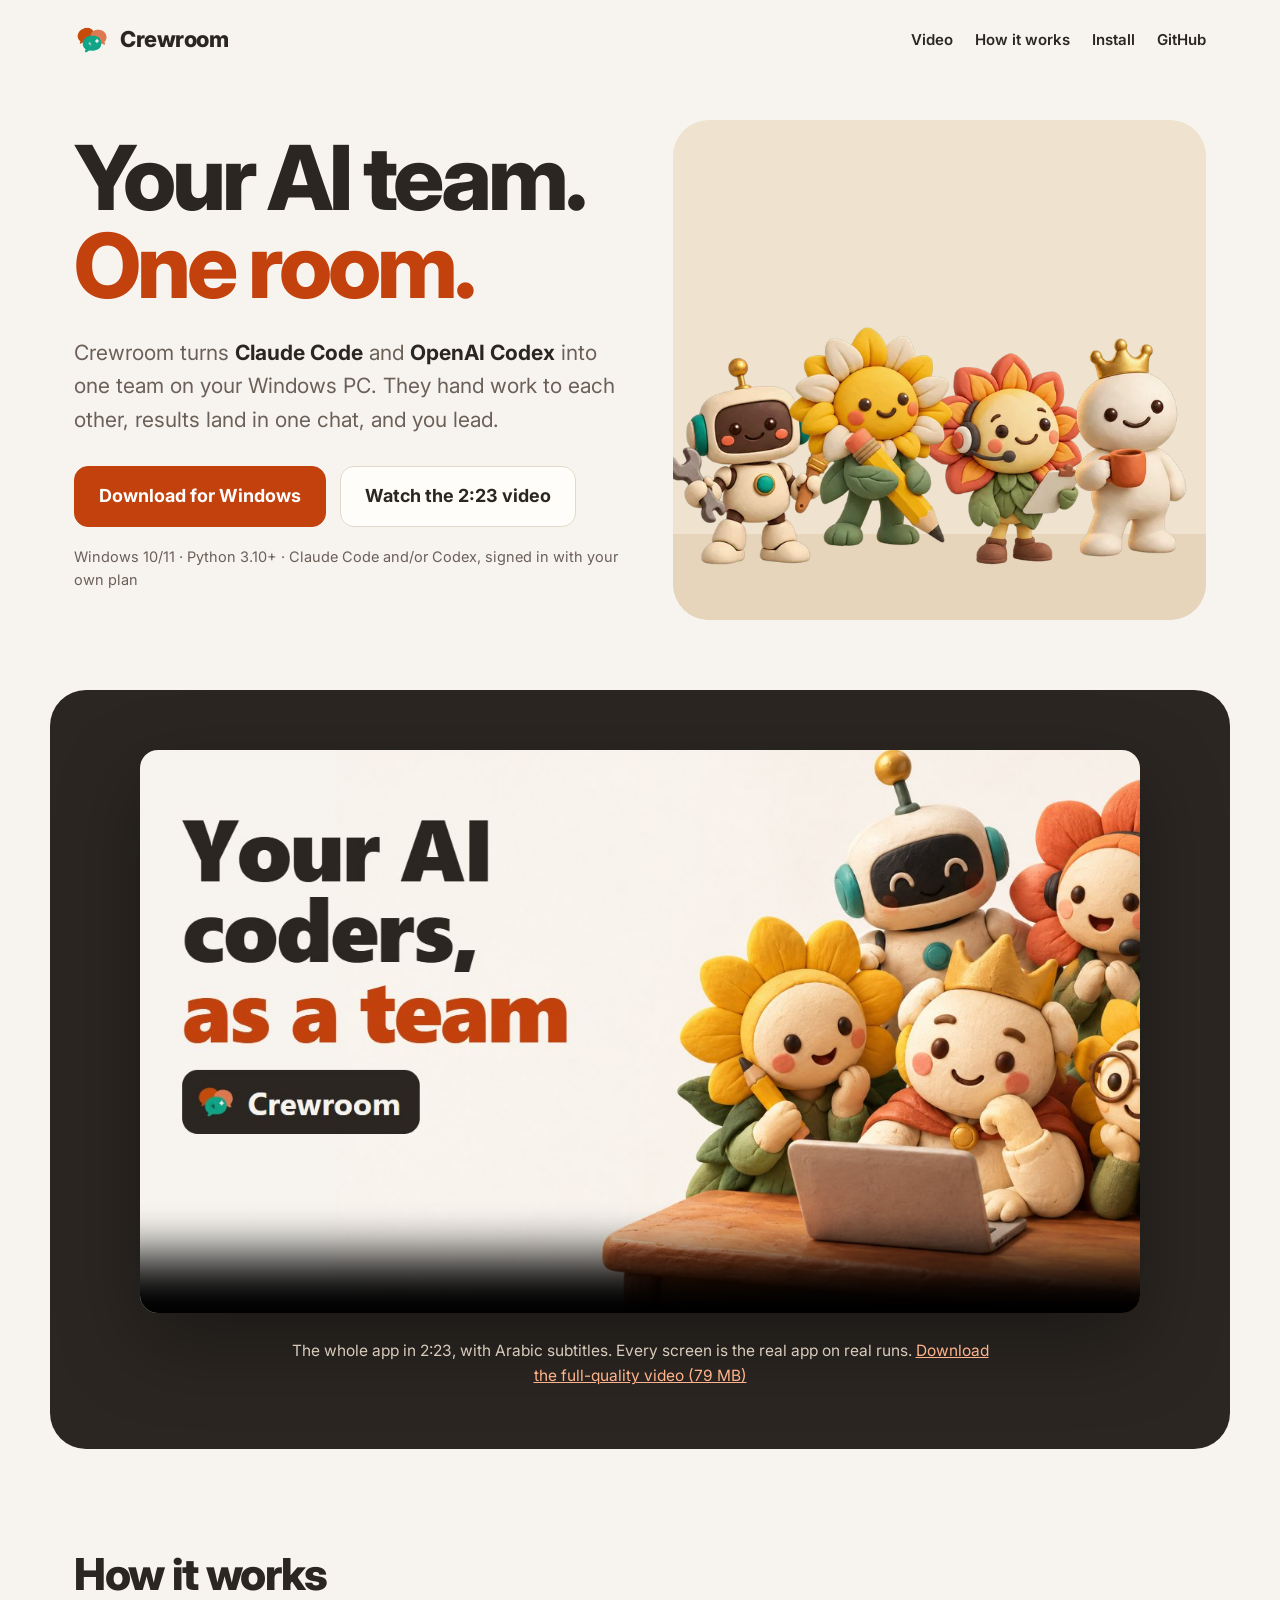
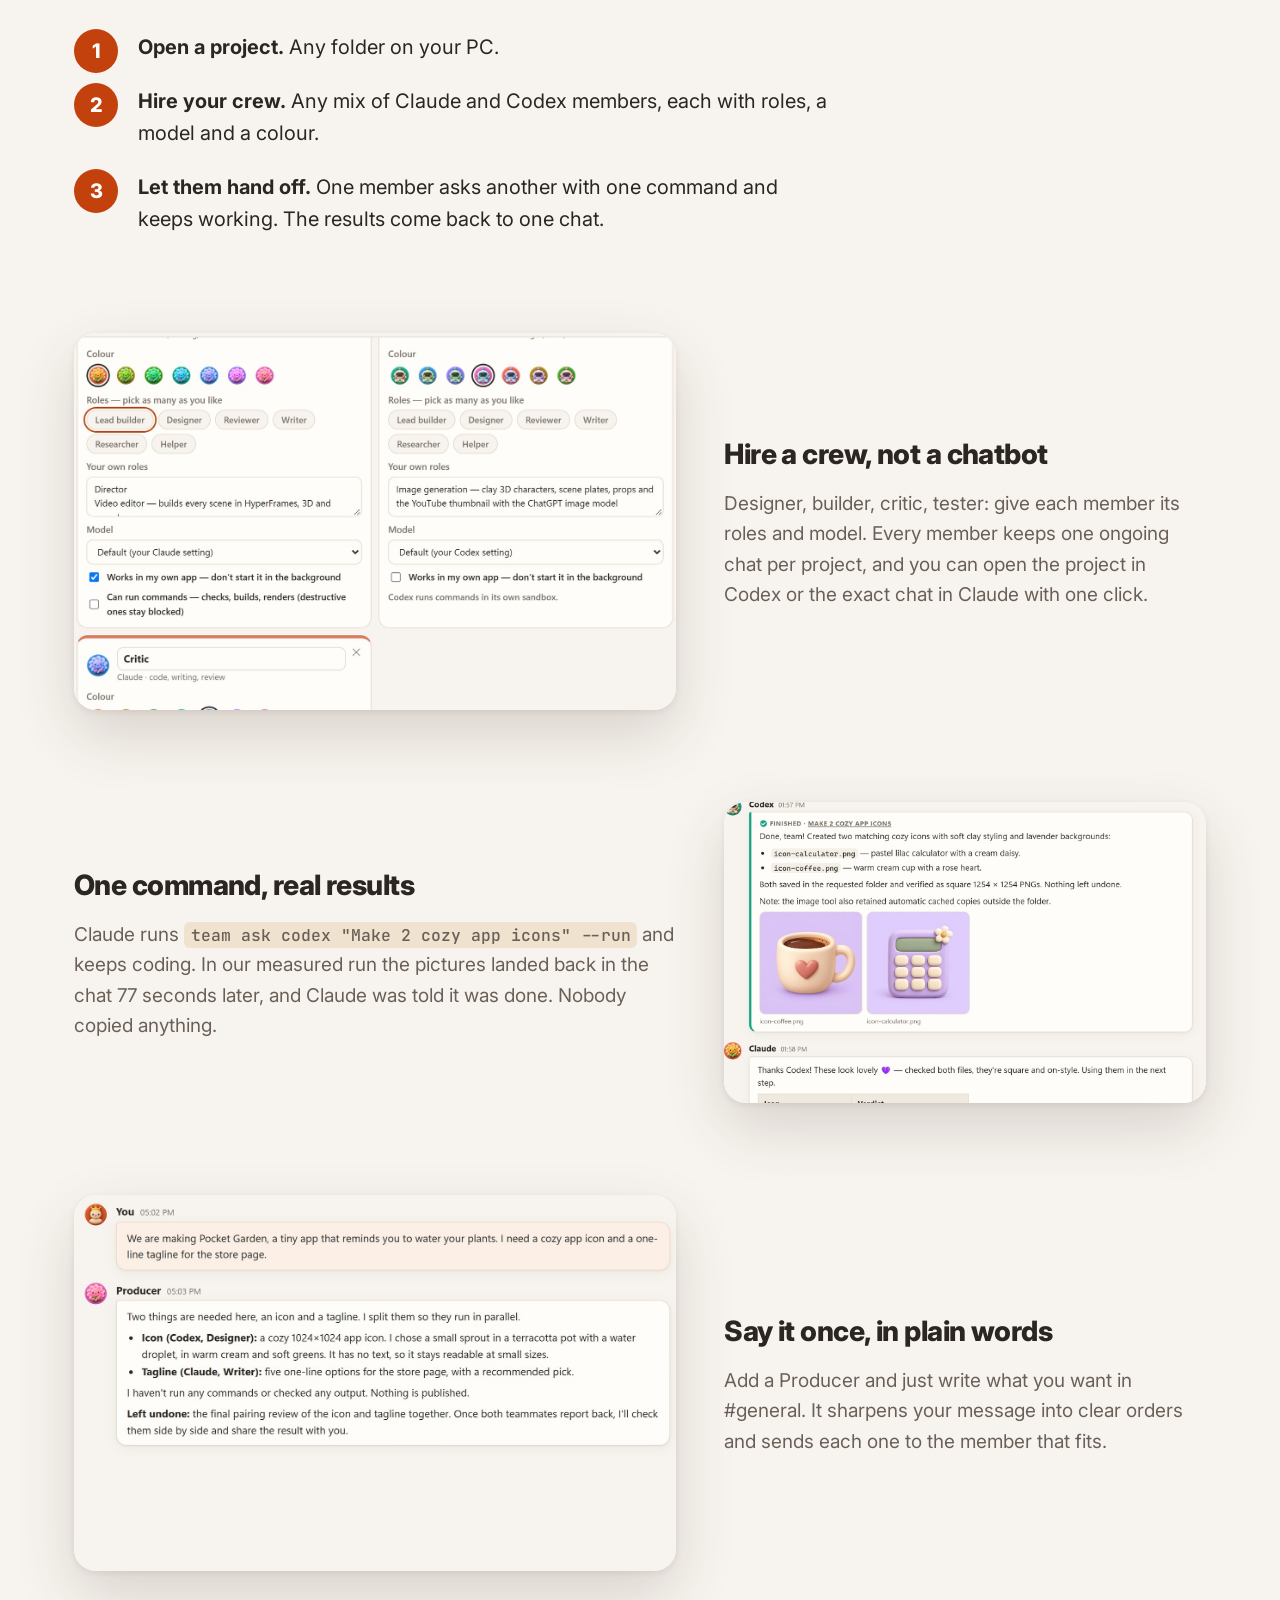
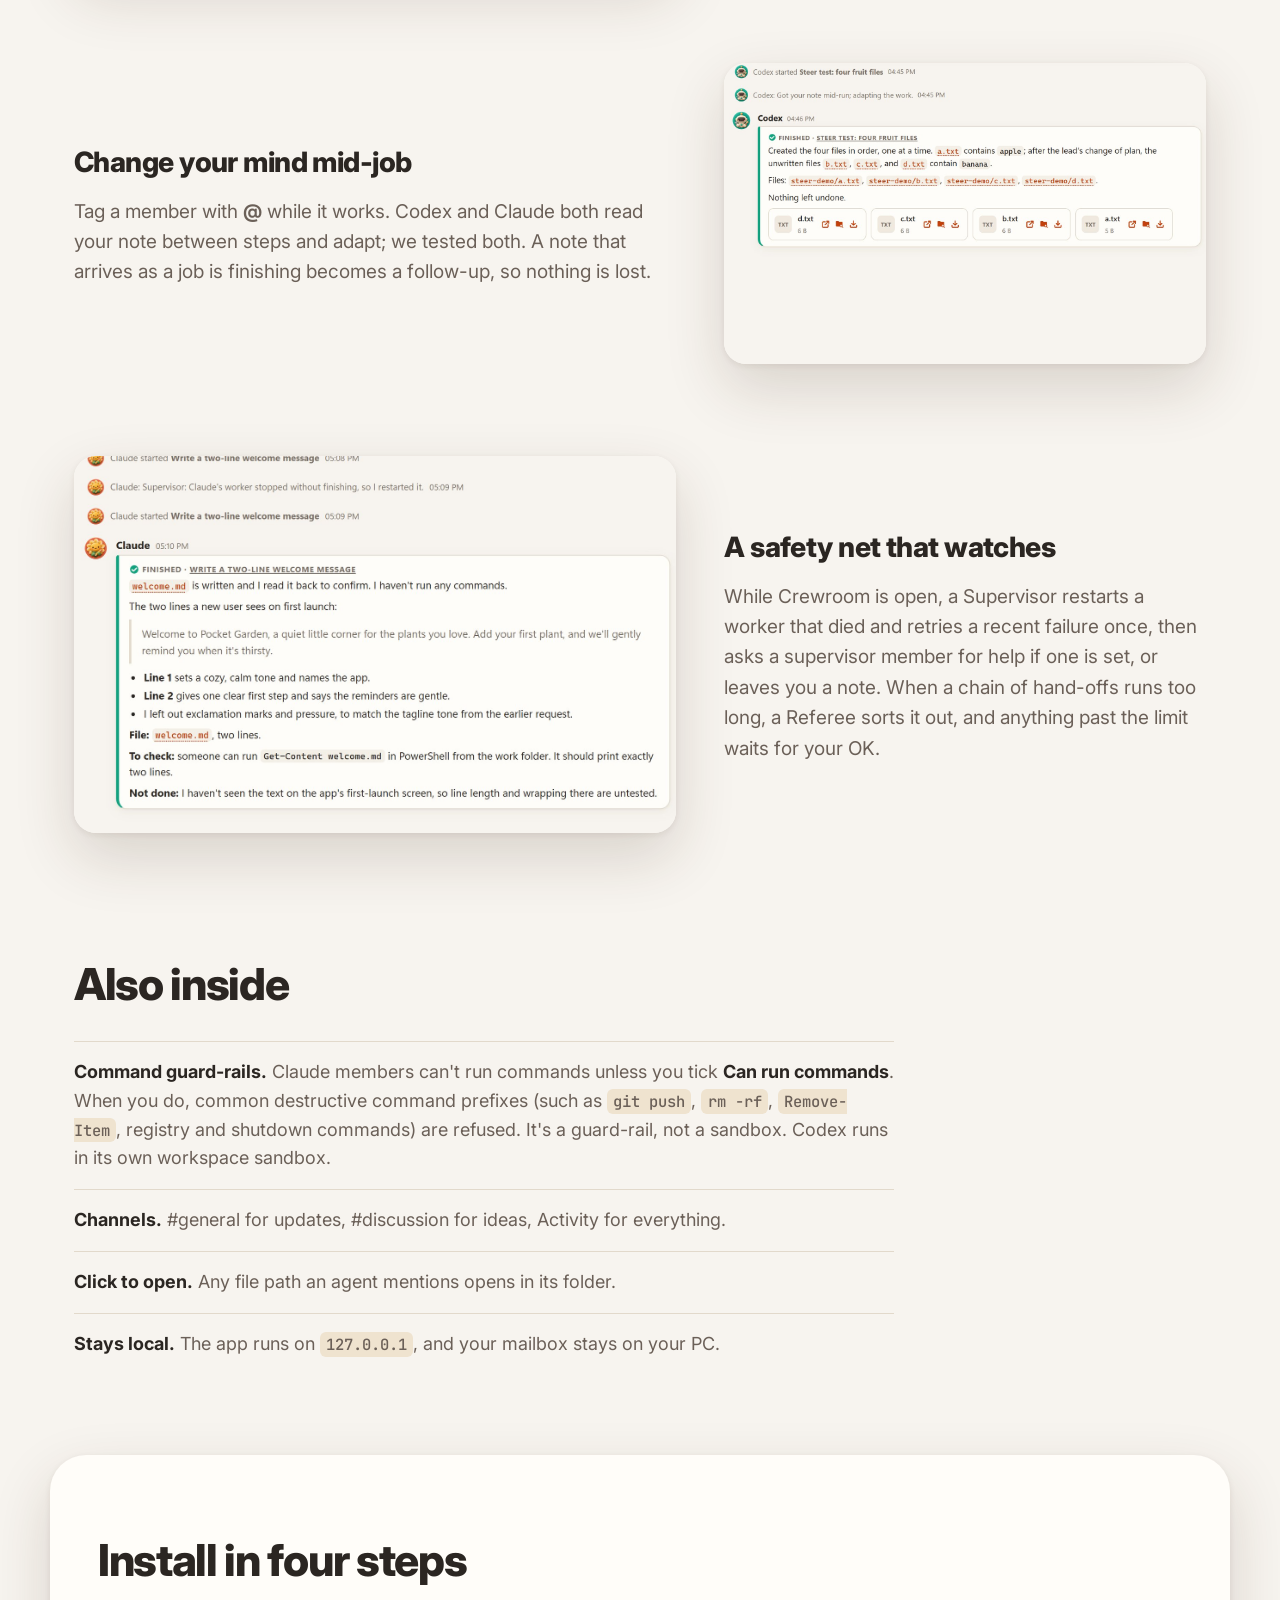
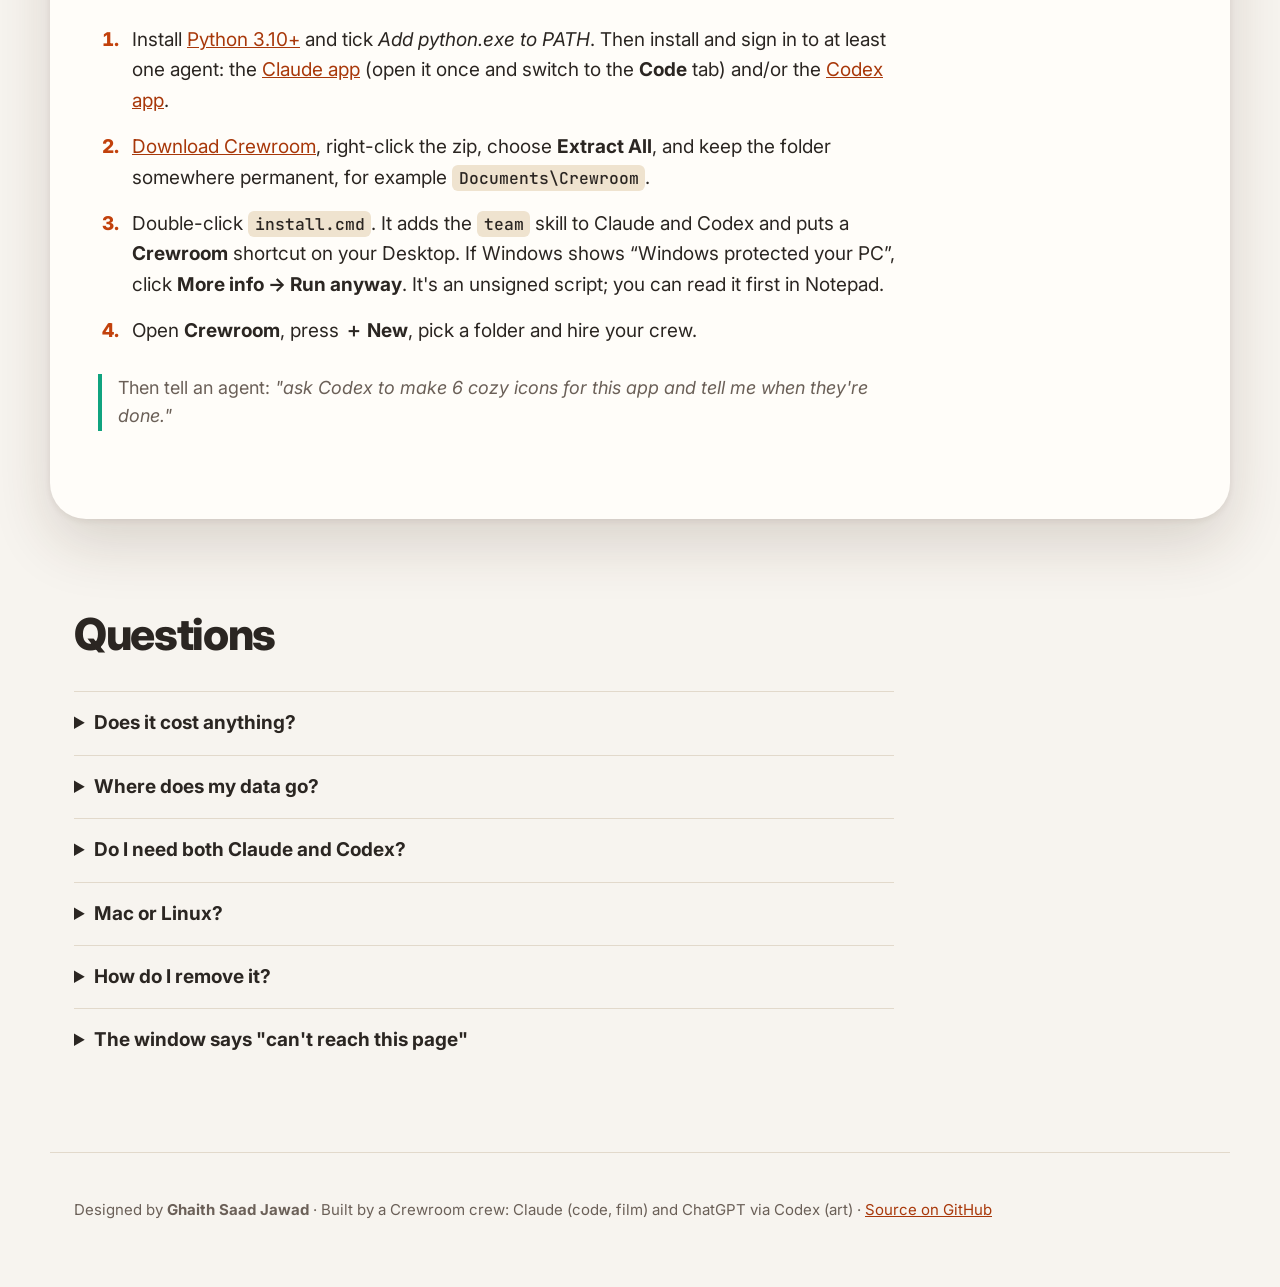
==== docs/index.html @ 5a29b3ab "Crewroom 1.0: your AI team, together Claude Code and OpenAI Codex as one team on Windows: hand-offs " ====
<!doctype html>
<html lang="en">
<head>
  <meta charset="utf-8">
  <meta name="viewport" content="width=device-width, initial-scale=1">
  <title>Crewroom: your AI team, together</title>
  <meta name="description" content="Crewroom turns Claude Code and OpenAI Codex into one team on your Windows PC. They hand work to each other, results land in one chat, and you lead.">
  <link rel="canonical" href="https://karthus3560.github.io/crewroom/">
  <meta property="og:type" content="website">
  <meta property="og:site_name" content="Crewroom">
  <meta property="og:title" content="Crewroom: your AI team. One room.">
  <meta property="og:description" content="Claude and Codex as one team on your PC. They hand work to each other, results land in one chat, and you lead.">
  <meta property="og:url" content="https://karthus3560.github.io/crewroom/">
  <meta property="og:image" content="https://karthus3560.github.io/crewroom/assets/share-cover.png">
  <meta property="og:image:width" content="1200">
  <meta property="og:image:height" content="630">
  <meta property="og:image:alt" content="Clay characters of a crowned lead, sunflowers and robots around a laptop, next to the words Crewroom: your AI team, one room.">
  <meta name="twitter:card" content="summary_large_image">
  <meta name="twitter:image" content="https://karthus3560.github.io/crewroom/assets/share-cover.png">
  <meta name="theme-color" content="#f7f4ef">
  <meta name="color-scheme" content="light">
  <link rel="icon" href="assets/icon.png">
  <link rel="preconnect" href="https://fonts.googleapis.com">
  <link rel="preconnect" href="https://fonts.gstatic.com" crossorigin>
  <link href="https://fonts.googleapis.com/css2?family=Inter:wght@400;500;600;700;800&family=JetBrains+Mono:wght@500&display=swap" rel="stylesheet">
  <link rel="stylesheet" href="styles.css">
</head>
<body>
  <a class="skip" href="#install">Skip to install</a>
  <header class="top">
    <a class="brand" href="#"><img src="assets/logo-mark.png" alt="" width="36" height="36">Crewroom</a>
    <nav><a href="#video">Video</a><a href="#how">How it works</a><a href="#install">Install</a><a href="https://github.com/Karthus3560/crewroom">GitHub</a></nav>
  </header>

  <main>
    <section class="hero">
      <div class="hero-text">
        <h1>Your AI team.<br><em>One room.</em></h1>
        <p class="lede">Crewroom turns <b>Claude Code</b> and <b>OpenAI Codex</b> into one team on your Windows PC. They hand work to each other, results land in one chat, and you lead.</p>
        <div class="cta">
          <a class="btn primary" href="https://github.com/Karthus3560/crewroom/releases/latest/download/crewroom-windows.zip">Download for Windows</a>
          <a class="btn" href="#video">Watch the 2:23 video</a>
        </div>
        <p class="needs">Windows 10/11 · Python 3.10+ · Claude Code and/or Codex, signed in with your own plan</p>
      </div>
      <div class="hero-crew" aria-label="The clay crew: Codex, Claude, the Producer and you">
        <span class="sprite codex" role="img" aria-label="A robot (Codex) working with a wrench"></span>
        <span class="sprite claude" role="img" aria-label="A sunflower (Claude) writing with a pencil"></span>
        <span class="sprite producer" role="img" aria-label="A sunflower Producer pointing with a clipboard"></span>
        <span class="sprite you" role="img" aria-label="A crowned figure, the lead, sipping from a mug"></span>
      </div>
    </section>

    <section id="video" class="video-band">
      <video controls preload="metadata" poster="assets/video-poster.jpg" playsinline>
        <source src="assets/crewroom-720p.mp4" type="video/mp4">
      </video>
      <p class="caption">The whole app in 2:23, with Arabic subtitles. Every screen is the real app on real runs. <a href="https://github.com/Karthus3560/crewroom/releases/latest/download/crewroom-explainer.mp4">Download the full-quality video (79 MB)</a></p>
    </section>

    <section id="how" class="how">
      <h2>How it works</h2>
      <ol class="steps">
        <li><b>Open a project.</b> Any folder on your PC.</li>
        <li><b>Hire your crew.</b> Any mix of Claude and Codex members, each with roles, a model and a colour.</li>
        <li><b>Let them hand off.</b> One member asks another with one command and keeps working. The results come back to one chat.</li>
      </ol>
    </section>

    <section class="story">
      <div class="shot"><img src="assets/shots/team-dialog.jpg" alt="The Edit team dialog: member cards for Claude and an Art Director on Codex, each with colour, roles, own roles and a model"></div>
      <div class="words">
        <h3>Hire a crew, not a chatbot</h3>
        <p>Designer, builder, critic, tester: give each member its roles and model. Every member keeps one ongoing chat per project, and you can open the project in Codex or the exact chat in Claude with one click.</p>
      </div>
    </section>

    <section class="story flip">
      <div class="shot"><img src="assets/shots/icon-done.jpg" alt="A finished request in Crewroom: Codex made two cozy app icons, a coffee cup and a calculator, and they show in the chat"></div>
      <div class="words">
        <h3>One command, real results</h3>
        <p>Claude runs <code>team ask codex "Make 2 cozy app icons" --run</code> and keeps coding. In our measured run the pictures landed back in the chat 77 seconds later, and Claude was told it was done. Nobody copied anything.</p>
      </div>
    </section>

    <section class="story">
      <div class="shot"><img src="assets/shots/producer-general.jpg" alt="In #general the lead asks for an icon and a tagline; the Producer splits it into two orders for Codex and Claude"></div>
      <div class="words">
        <h3>Say it once, in plain words</h3>
        <p>Add a Producer and just write what you want in #general. It sharpens your message into clear orders and sends each one to the member that fits.</p>
      </div>
    </section>

    <section class="story flip">
      <div class="shot"><img src="assets/shots/mention-request.jpg" alt="Codex shows 'Got your note mid-run; adapting the work' and finishes with the changed files"></div>
      <div class="words">
        <h3>Change your mind mid-job</h3>
        <p>Tag a member with <b>@</b> while it works. Codex and Claude both read your note between steps and adapt; we tested both. A note that arrives as a job is finishing becomes a follow-up, so nothing is lost.</p>
      </div>
    </section>

    <section class="story">
      <div class="shot"><img src="assets/shots/supervisor.jpg" alt="A note in the chat: Supervisor restarted Claude's worker after it stopped without finishing"></div>
      <div class="words">
        <h3>A safety net that watches</h3>
        <p>While Crewroom is open, a Supervisor restarts a worker that died and retries a recent failure once, then asks a supervisor member for help if one is set, or leaves you a note. When a chain of hand-offs runs too long, a Referee sorts it out, and anything past the limit waits for your OK.</p>
      </div>
    </section>

    <section class="more">
      <h2>Also inside</h2>
      <ul>
        <li><b>Command guard-rails.</b> Claude members can't run commands unless you tick <b>Can run commands</b>. When you do, common destructive command prefixes (such as <code>git push</code>, <code>rm -rf</code>, <code>Remove-Item</code>, registry and shutdown commands) are refused. It's a guard-rail, not a sandbox. Codex runs in its own workspace sandbox.</li>
        <li><b>Channels.</b> #general for updates, #discussion for ideas, Activity for everything.</li>
        <li><b>Click to open.</b> Any file path an agent mentions opens in its folder.</li>
        <li><b>Stays local.</b> The app runs on <code>127.0.0.1</code>, and your mailbox stays on your PC.</li>
      </ul>
    </section>

    <section id="install" class="install">
      <h2>Install in four steps</h2>
      <ol>
        <li>Install <a href="https://www.python.org/downloads/">Python 3.10+</a> and tick <i>Add python.exe to PATH</i>. Then install and sign in to at least one agent: the <a href="https://claude.ai/download">Claude app</a> (open it once and switch to the <b>Code</b> tab) and/or the <a href="https://chatgpt.com/codex">Codex app</a>.</li>
        <li><a href="https://github.com/Karthus3560/crewroom/releases/latest/download/crewroom-windows.zip">Download Crewroom</a>, right-click the zip, choose <b>Extract All</b>, and keep the folder somewhere permanent, for example <code>Documents\Crewroom</code>.</li>
        <li>Double-click <code>install.cmd</code>. It adds the <code>team</code> skill to Claude and Codex and puts a <b>Crewroom</b> shortcut on your Desktop. If Windows shows “Windows protected your PC”, click <b>More info → Run anyway</b>. It's an unsigned script; you can read it first in Notepad.</li>
        <li>Open <b>Crewroom</b>, press <b>＋ New</b>, pick a folder and hire your crew.</li>
      </ol>
      <p class="try">Then tell an agent: <i>"ask Codex to make 6 cozy icons for this app and tell me when they're done."</i></p>
    </section>

    <section class="faq">
      <h2>Questions</h2>
      <details><summary>Does it cost anything?</summary><p>Crewroom itself is free and open source (MIT). The agents use <b>your own</b> Claude and ChatGPT plans, the same as when you use those apps directly.</p></details>
      <details><summary>Where does my data go?</summary><p>The app and its mailbox stay on your PC (<code>%LOCALAPPDATA%\TeamChat</code>). Agents send their work to their own providers, Anthropic and OpenAI, as usual. Crewroom only <i>reads</i> the apps' own chat files to show them. Creating or editing a team writes <code>TEAM.md</code>, creates or appends to <code>AGENTS.md</code> and <code>CLAUDE.md</code>, and may copy shared skills into <code>.claude/skills</code> and <code>.agents/skills</code> in your project folder; full agent logs are stored in <code>%LOCALAPPDATA%\TeamChat\logs</code>.</p></details>
      <details><summary>Do I need both Claude and Codex?</summary><p>No. One works. Hand-offs between the two shine when you have both.</p></details>
      <details><summary>Mac or Linux?</summary><p>Not yet. Crewroom is Windows-only for now.</p></details>
      <details><summary>How do I remove it?</summary><p>Double-click <code>uninstall.cmd</code> in the Crewroom folder. It removes the skill and the shortcut and keeps your data.</p></details>
      <details><summary>The window says "can't reach this page"</summary><p>The local server didn't start. Look at <code>%LOCALAPPDATA%\TeamChat\logs\server.log</code>. Another program may be using port 47800. If you moved the folder or updated Python, double-click <code>install.cmd</code> again.</p></details>
    </section>
  </main>

  <footer>
    <p>Designed by <b>Ghaith Saad Jawad</b> · Built by a Crewroom crew: Claude (code, film) and ChatGPT via Codex (art) · <a href="https://github.com/Karthus3560/crewroom">Source on GitHub</a></p>
  </footer>
</body>
</html>
---- docs/styles.css ----
:root {
  --bg: #f7f4ef; --panel: #fffdf9; --sand: #efe3cf; --ink: #2b2622; --muted: #6b6058;
  --line: #e2d9cb; --accent: #c2410c; --accent-ink: #a8380a; --teal: #10a37f;
  --radius: 22px; --shadow: 0 2px 6px rgba(60,40,20,.08), 0 24px 60px rgba(60,40,20,.16);
}
* { box-sizing: border-box; }
html { scroll-behavior: smooth; }
body { margin: 0; background: var(--bg); color: var(--ink); font: 400 18px/1.6 Inter, "Segoe UI", system-ui, sans-serif; -webkit-font-smoothing: antialiased; }
a { color: var(--accent-ink); }
a:focus-visible, summary:focus-visible, video:focus-visible { outline: 3px solid var(--accent); outline-offset: 3px; border-radius: 8px; }
code { font: 500 .86em "JetBrains Mono", Consolas, monospace; background: var(--sand); padding: .12em .4em; border-radius: 6px; }
.skip { position: absolute; left: -999px; }
.skip:focus { left: 16px; top: 12px; background: var(--panel); padding: 8px 14px; border-radius: 10px; z-index: 10; }

.top { display: flex; align-items: center; justify-content: space-between; max-width: 1180px; margin: 0 auto; padding: 22px 24px; }
.brand { display: flex; align-items: center; gap: 10px; font-weight: 800; font-size: 22px; letter-spacing: -.02em; color: var(--ink); text-decoration: none; }
.top nav { display: flex; gap: 22px; }
.top nav a { color: var(--ink); text-decoration: none; font-weight: 600; font-size: 15px; }
.top nav a:hover { color: var(--accent); }

main { max-width: 1180px; margin: 0 auto; padding: 0 24px; }
h1 { font-weight: 800; font-size: clamp(48px, 7vw, 92px); line-height: .98; letter-spacing: -.045em; margin: 0; }
h1 em { font-style: normal; color: var(--accent); }
h2 { font-weight: 800; font-size: clamp(30px, 4vw, 44px); letter-spacing: -.03em; margin: 0 0 22px; }
h3 { font-weight: 800; font-size: 28px; letter-spacing: -.02em; margin: 0 0 12px; }

.hero { display: grid; grid-template-columns: 1.05fr 1fr; gap: 40px; align-items: center; padding: 40px 0 70px; }
.lede { font-size: 21px; color: var(--muted); max-width: 560px; margin: 26px 0 30px; }
.lede b { color: var(--ink); }
.cta { display: flex; flex-wrap: wrap; gap: 14px; }
.btn { display: inline-block; padding: 15px 24px; border-radius: 14px; font-weight: 700; text-decoration: none; color: var(--ink);
  background: var(--panel); border: 1px solid var(--line); }
.btn:hover { border-color: var(--ink); }
.btn.primary { background: var(--accent); color: #fff; border-color: var(--accent); }
.btn.primary:hover { background: var(--accent-ink); }
.needs { font-size: 14.5px; color: var(--muted); margin-top: 18px; }

/* the clay crew: ChatGPT's sprite strips, stepped at 2 poses a second, forward then back */
.hero-crew { position: relative; height: 500px; background: var(--sand); border-radius: 36px; overflow: hidden; }
.hero-crew::after { content: ""; position: absolute; left: 0; right: 0; bottom: 0; height: 86px; background: #e6d5bb; }
.sprite { position: absolute; bottom: 52px; z-index: 1; background-repeat: no-repeat; background-size: 800% 100%;
  animation: pose 3.5s steps(7) infinite alternate; }
@keyframes pose { from { background-position: 0 0; } to { background-position: 100% 0; } }
.sprite.codex { left: -2%; width: 34%; aspect-ratio: 327 / 388; background-image: url(assets/sprites/codex.webp); }
.sprite.claude { left: 21%; width: 33%; aspect-ratio: 339 / 440; background-image: url(assets/sprites/claude.webp); animation-delay: -.5s; bottom: 70px; z-index: 2; }
.sprite.producer { left: 46%; width: 32%; aspect-ratio: 331 / 430; background-image: url(assets/sprites/producer.webp); animation-delay: -1s; }
.sprite.you { right: -1%; width: 27%; aspect-ratio: 285 / 446; background-image: url(assets/sprites/you.webp); animation-delay: -1.5s; bottom: 60px; z-index: 2; }
@media (prefers-reduced-motion: reduce) { .sprite { animation: none; } html { scroll-behavior: auto; } }

.video-band { margin: 0 -24px; padding: 60px 24px; background: var(--ink); border-radius: 36px; text-align: center; }
.video-band video { width: 100%; max-width: 1000px; border-radius: 18px; background: #000; box-shadow: 0 30px 80px rgba(0,0,0,.35); }
.video-band .caption { color: #d8cbbb; font-size: 15.5px; margin: 18px auto 0; max-width: 720px; }
.video-band a { color: #ffb38c; }

.how { padding: 90px 0 30px; }
.steps { list-style: none; padding: 0; margin: 0; counter-reset: s; max-width: 760px; }
.steps li { counter-increment: s; position: relative; padding: 0 0 22px 64px; font-size: 20px; }
.steps li::before { content: counter(s); position: absolute; left: 0; top: -2px; width: 44px; height: 44px; border-radius: 50%; background: var(--accent);
  color: #fff; font-weight: 800; display: grid; place-items: center; }

.story { display: grid; grid-template-columns: 1.25fr 1fr; gap: 48px; align-items: center; padding: 46px 0; }
.story.flip .shot { order: 2; }
.shot { border-radius: var(--radius); overflow: hidden; background: var(--panel); box-shadow: var(--shadow); aspect-ratio: 16 / 10; }
.shot img { width: 100%; height: 100%; object-fit: cover; object-position: 50% 0; display: block; }
.words p { color: var(--muted); font-size: 19px; margin: 0; }

.more { padding: 70px 0 20px; }
.more ul { list-style: none; padding: 0; margin: 0; max-width: 820px; }
.more li { padding: 16px 0; border-top: 1px solid var(--line); color: var(--muted); }
.more li b { color: var(--ink); }

.install { margin: 60px -24px 0; padding: 70px 48px; background: var(--panel); border-radius: 36px; box-shadow: var(--shadow); }
.install ol { padding-left: 26px; max-width: 820px; font-size: 19px; }
.install li { padding: 8px 0 8px 8px; }
.install li::marker { font-weight: 800; color: var(--accent); }
.try { font-size: 18px; color: var(--muted); border-left: 4px solid var(--teal); padding-left: 16px; max-width: 820px; }

.faq { padding: 80px 0 40px; max-width: 820px; }
.faq details { border-top: 1px solid var(--line); padding: 16px 0; }
.faq summary { font-weight: 700; cursor: pointer; font-size: 19px; }
.faq p { color: var(--muted); margin: 10px 0 0; }

footer { max-width: 1180px; margin: 40px auto 0; padding: 30px 24px 50px; border-top: 1px solid var(--line); color: var(--muted); font-size: 15px; }

@media (max-width: 860px) {
  body { font-size: 17px; }
  .top nav a:not(:last-child) { display: none; }
  .hero, .story { grid-template-columns: 1fr; gap: 26px; }
  .story.flip .shot { order: 0; }
  .hero-crew { height: 330px; }
  .video-band, .install { margin-left: -16px; margin-right: -16px; border-radius: 26px; }
  .install { padding: 44px 22px; }
  main { padding: 0 16px; }
}
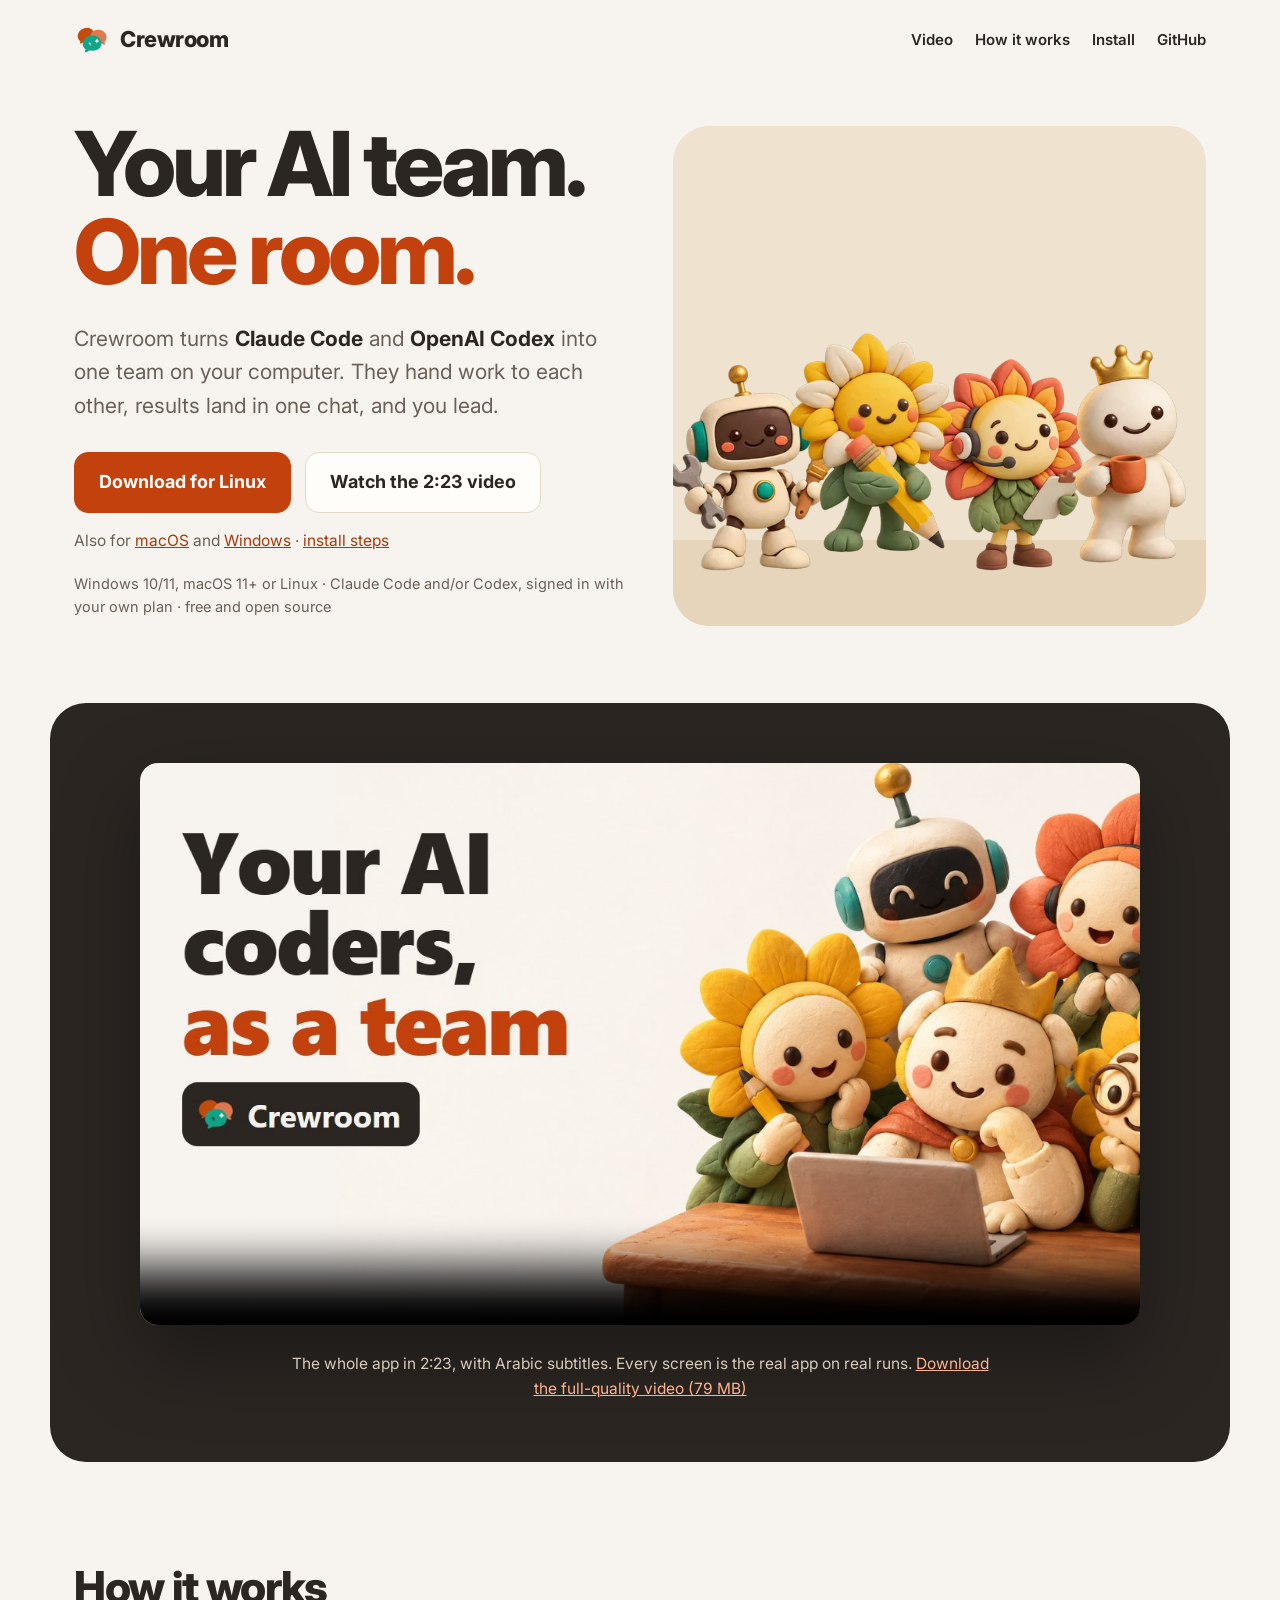
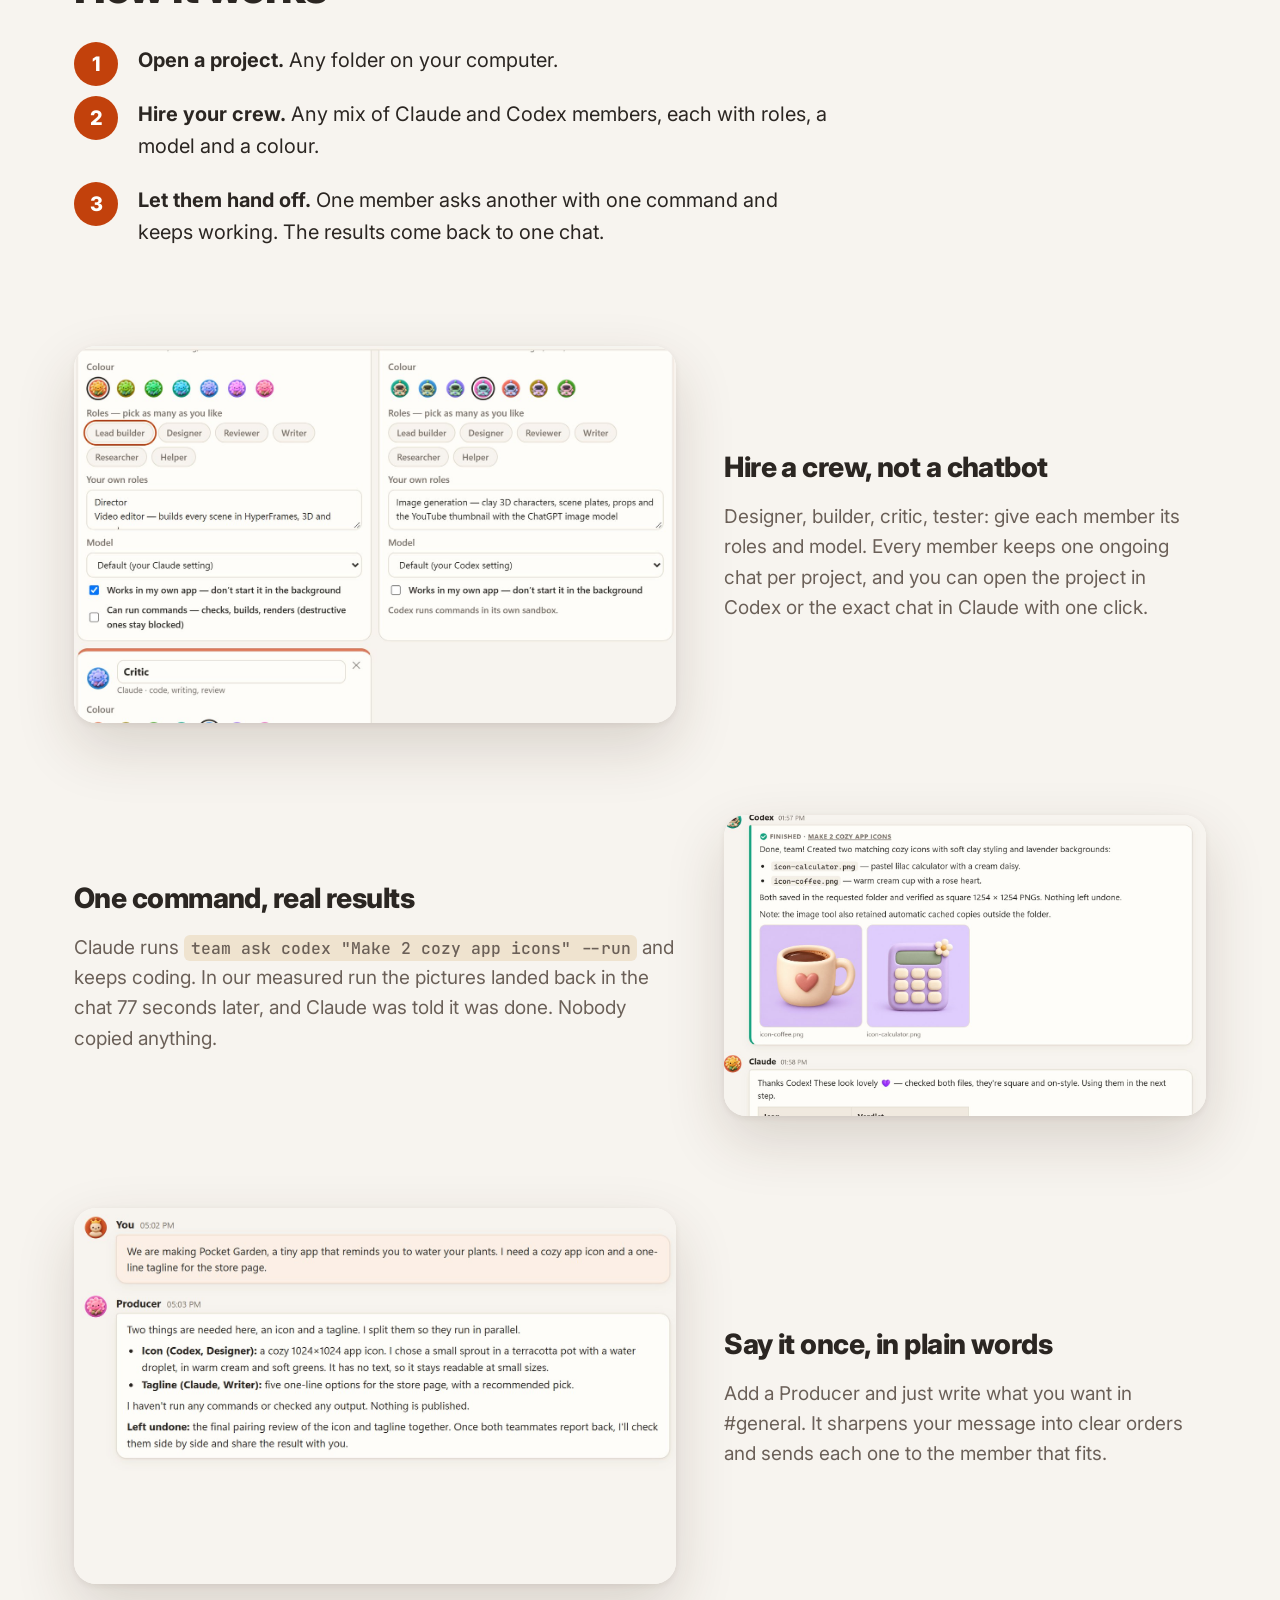
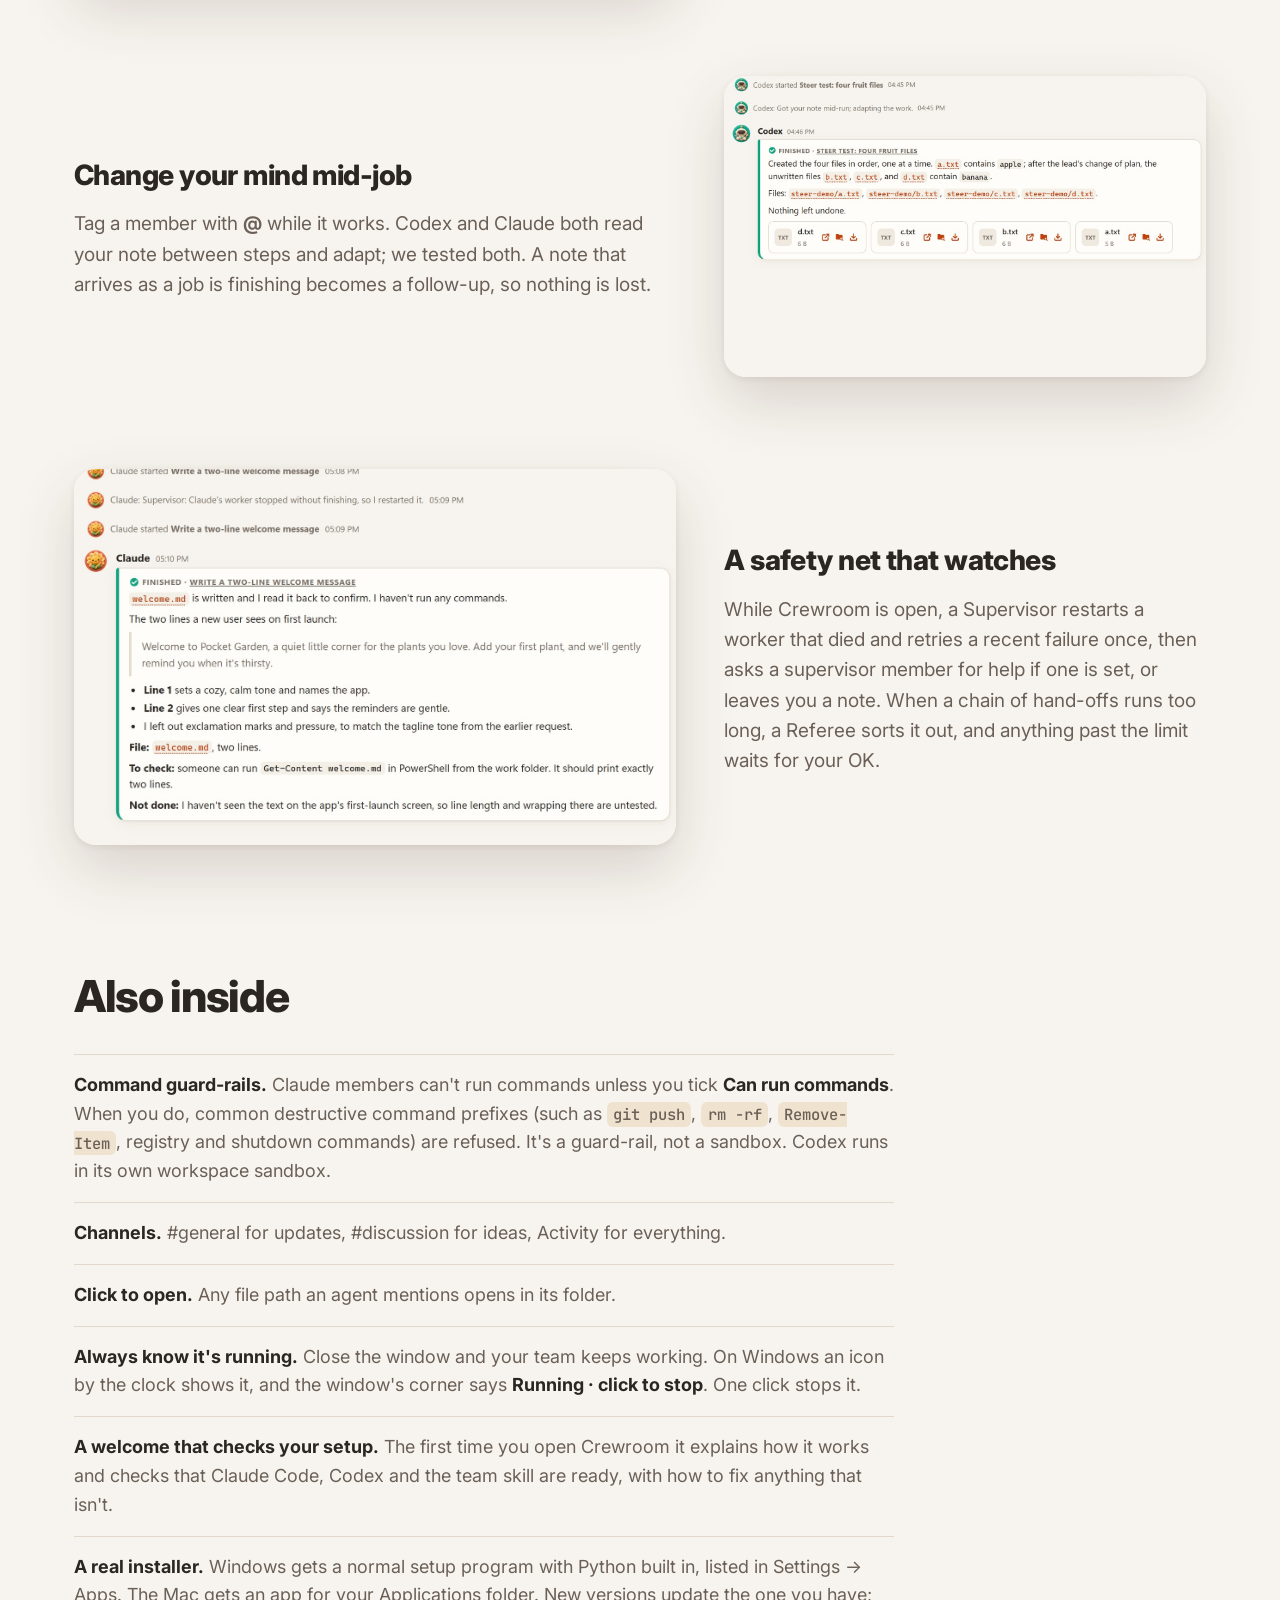
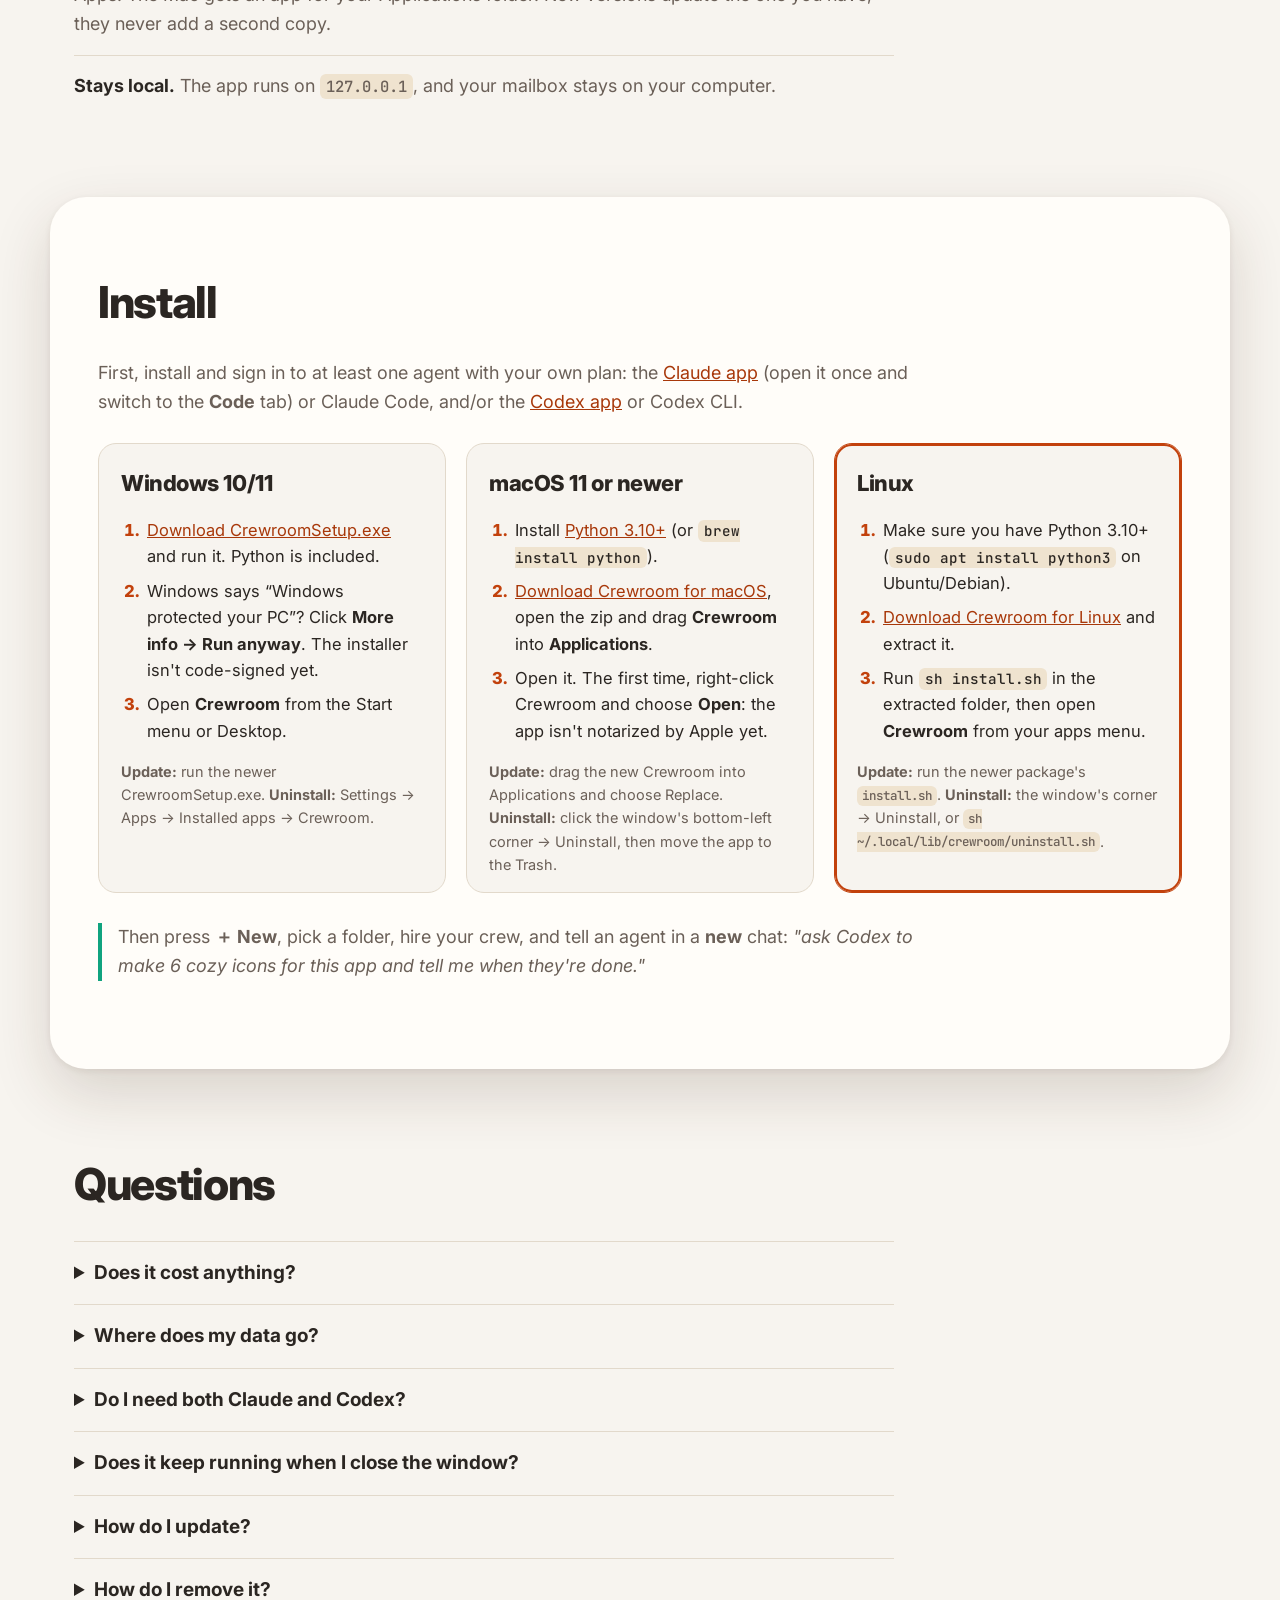
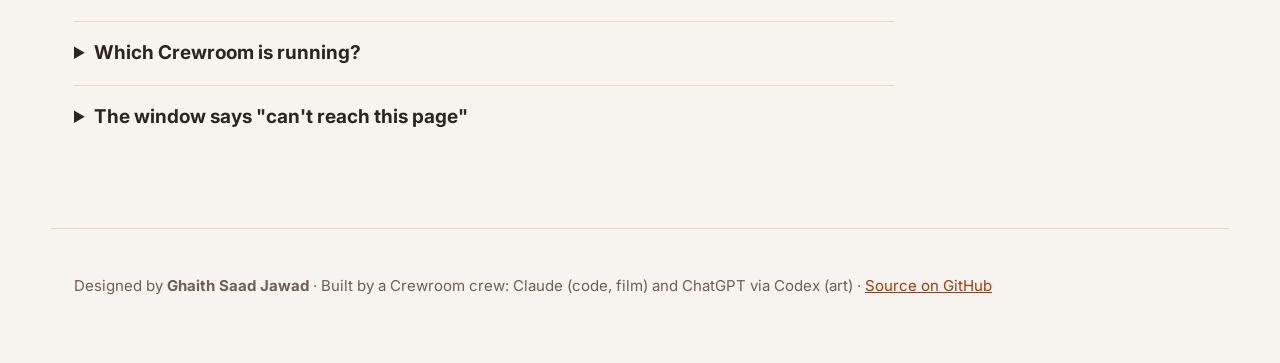
==== commit 6bc3d89a: "Website for 1.1: downloads for Windows, macOS and Linux - The download button picks the visitor's sy" ====
--- a/docs/index.html
+++ b/docs/index.html
@@ -4,12 +4,12 @@
   <meta charset="utf-8">
   <meta name="viewport" content="width=device-width, initial-scale=1">
   <title>Crewroom: your AI team, together</title>
-  <meta name="description" content="Crewroom turns Claude Code and OpenAI Codex into one team on your Windows PC. They hand work to each other, results land in one chat, and you lead.">
+  <meta name="description" content="Crewroom turns Claude Code and OpenAI Codex into one team on your computer: Windows, macOS or Linux. They hand work to each other, results land in one chat, and you lead.">
   <link rel="canonical" href="https://karthus3560.github.io/crewroom/">
   <meta property="og:type" content="website">
   <meta property="og:site_name" content="Crewroom">
   <meta property="og:title" content="Crewroom: your AI team. One room.">
-  <meta property="og:description" content="Claude and Codex as one team on your PC. They hand work to each other, results land in one chat, and you lead.">
+  <meta property="og:description" content="Claude and Codex as one team on your computer. They hand work to each other, results land in one chat, and you lead.">
   <meta property="og:url" content="https://karthus3560.github.io/crewroom/">
   <meta property="og:image" content="https://karthus3560.github.io/crewroom/assets/share-cover.png">
   <meta property="og:image:width" content="1200">
@@ -36,12 +36,13 @@
     <section class="hero">
       <div class="hero-text">
         <h1>Your AI team.<br><em>One room.</em></h1>
-        <p class="lede">Crewroom turns <b>Claude Code</b> and <b>OpenAI Codex</b> into one team on your Windows PC. They hand work to each other, results land in one chat, and you lead.</p>
+        <p class="lede">Crewroom turns <b>Claude Code</b> and <b>OpenAI Codex</b> into one team on your computer. They hand work to each other, results land in one chat, and you lead.</p>
         <div class="cta">
-          <a class="btn primary" href="https://github.com/Karthus3560/crewroom/releases/latest/download/crewroom-windows.zip">Download for Windows</a>
+          <a class="btn primary" id="download" href="https://github.com/Karthus3560/crewroom/releases/latest/download/CrewroomSetup.exe">Download for Windows</a>
           <a class="btn" href="#video">Watch the 2:23 video</a>
         </div>
-        <p class="needs">Windows 10/11 · Python 3.10+ · Claude Code and/or Codex, signed in with your own plan</p>
+        <p class="platforms">Also for <a href="https://github.com/Karthus3560/crewroom/releases/latest/download/Crewroom-macOS.zip" data-os="mac">macOS</a> and <a href="https://github.com/Karthus3560/crewroom/releases/latest/download/crewroom-linux.tar.gz" data-os="linux">Linux</a> · <a href="#install">install steps</a></p>
+        <p class="needs">Windows 10/11, macOS 11+ or Linux · Claude Code and/or Codex, signed in with your own plan · free and open source</p>
       </div>
       <div class="hero-crew" aria-label="The clay crew: Codex, Claude, the Producer and you">
         <span class="sprite codex" role="img" aria-label="A robot (Codex) working with a wrench"></span>
@@ -61,7 +62,7 @@
     <section id="how" class="how">
       <h2>How it works</h2>
       <ol class="steps">
-        <li><b>Open a project.</b> Any folder on your PC.</li>
+        <li><b>Open a project.</b> Any folder on your computer.</li>
         <li><b>Hire your crew.</b> Any mix of Claude and Codex members, each with roles, a model and a colour.</li>
         <li><b>Let them hand off.</b> One member asks another with one command and keeps working. The results come back to one chat.</li>
       </ol>
@@ -113,34 +114,64 @@
         <li><b>Command guard-rails.</b> Claude members can't run commands unless you tick <b>Can run commands</b>. When you do, common destructive command prefixes (such as <code>git push</code>, <code>rm -rf</code>, <code>Remove-Item</code>, registry and shutdown commands) are refused. It's a guard-rail, not a sandbox. Codex runs in its own workspace sandbox.</li>
         <li><b>Channels.</b> #general for updates, #discussion for ideas, Activity for everything.</li>
         <li><b>Click to open.</b> Any file path an agent mentions opens in its folder.</li>
-        <li><b>Stays local.</b> The app runs on <code>127.0.0.1</code>, and your mailbox stays on your PC.</li>
+        <li><b>Always know it's running.</b> Close the window and your team keeps working. On Windows an icon by the clock shows it, and the window's corner says <b>Running · click to stop</b>. One click stops it.</li>
+        <li><b>A welcome that checks your setup.</b> The first time you open Crewroom it explains how it works and checks that Claude Code, Codex and the team skill are ready, with how to fix anything that isn't.</li>
+        <li><b>A real installer.</b> Windows gets a normal setup program with Python built in, listed in Settings → Apps. The Mac gets an app for your Applications folder. New versions update the one you have; they never add a second copy.</li>
+        <li><b>Stays local.</b> The app runs on <code>127.0.0.1</code>, and your mailbox stays on your computer.</li>
       </ul>
     </section>
 
     <section id="install" class="install">
-      <h2>Install in four steps</h2>
-      <ol>
-        <li>Install <a href="https://www.python.org/downloads/">Python 3.10+</a> and tick <i>Add python.exe to PATH</i>. Then install and sign in to at least one agent: the <a href="https://claude.ai/download">Claude app</a> (open it once and switch to the <b>Code</b> tab) and/or the <a href="https://chatgpt.com/codex">Codex app</a>.</li>
-        <li><a href="https://github.com/Karthus3560/crewroom/releases/latest/download/crewroom-windows.zip">Download Crewroom</a>, right-click the zip, choose <b>Extract All</b>, and keep the folder somewhere permanent, for example <code>Documents\Crewroom</code>.</li>
-        <li>Double-click <code>install.cmd</code>. It adds the <code>team</code> skill to Claude and Codex and puts a <b>Crewroom</b> shortcut on your Desktop. If Windows shows “Windows protected your PC”, click <b>More info → Run anyway</b>. It's an unsigned script; you can read it first in Notepad.</li>
-        <li>Open <b>Crewroom</b>, press <b>＋ New</b>, pick a folder and hire your crew.</li>
-      </ol>
-      <p class="try">Then tell an agent: <i>"ask Codex to make 6 cozy icons for this app and tell me when they're done."</i></p>
+      <h2>Install</h2>
+      <p class="first">First, install and sign in to at least one agent with your own plan: the <a href="https://claude.ai/download">Claude app</a> (open it once and switch to the <b>Code</b> tab) or Claude Code, and/or the <a href="https://chatgpt.com/codex">Codex app</a> or Codex CLI.</p>
+      <div class="systems">
+        <div class="system" id="windows">
+          <h3>Windows 10/11</h3>
+          <ol>
+            <li><a href="https://github.com/Karthus3560/crewroom/releases/latest/download/CrewroomSetup.exe">Download CrewroomSetup.exe</a> and run it. Python is included.</li>
+            <li>Windows says “Windows protected your PC”? Click <b>More info → Run anyway</b>. The installer isn't code-signed yet.</li>
+            <li>Open <b>Crewroom</b> from the Start menu or Desktop.</li>
+          </ol>
+          <p class="small"><b>Update:</b> run the newer CrewroomSetup.exe. <b>Uninstall:</b> Settings → Apps → Installed apps → Crewroom.</p>
+        </div>
+        <div class="system" id="macos">
+          <h3>macOS 11 or newer</h3>
+          <ol>
+            <li>Install <a href="https://www.python.org/downloads/macos/">Python 3.10+</a> (or <code>brew install python</code>).</li>
+            <li><a href="https://github.com/Karthus3560/crewroom/releases/latest/download/Crewroom-macOS.zip">Download Crewroom for macOS</a>, open the zip and drag <b>Crewroom</b> into <b>Applications</b>.</li>
+            <li>Open it. The first time, right-click Crewroom and choose <b>Open</b>: the app isn't notarized by Apple yet.</li>
+          </ol>
+          <p class="small"><b>Update:</b> drag the new Crewroom into Applications and choose Replace. <b>Uninstall:</b> click the window's bottom-left corner → Uninstall, then move the app to the Trash.</p>
+        </div>
+        <div class="system" id="linux">
+          <h3>Linux</h3>
+          <ol>
+            <li>Make sure you have Python 3.10+ (<code>sudo apt install python3</code> on Ubuntu/Debian).</li>
+            <li><a href="https://github.com/Karthus3560/crewroom/releases/latest/download/crewroom-linux.tar.gz">Download Crewroom for Linux</a> and extract it.</li>
+            <li>Run <code>sh install.sh</code> in the extracted folder, then open <b>Crewroom</b> from your apps menu.</li>
+          </ol>
+          <p class="small"><b>Update:</b> run the newer package's <code>install.sh</code>. <b>Uninstall:</b> the window's corner → Uninstall, or <code>sh ~/.local/lib/crewroom/uninstall.sh</code>.</p>
+        </div>
+      </div>
+      <p class="try">Then press <b>＋ New</b>, pick a folder, hire your crew, and tell an agent in a <b>new</b> chat: <i>"ask Codex to make 6 cozy icons for this app and tell me when they're done."</i></p>
     </section>
 
     <section class="faq">
       <h2>Questions</h2>
       <details><summary>Does it cost anything?</summary><p>Crewroom itself is free and open source (MIT). The agents use <b>your own</b> Claude and ChatGPT plans, the same as when you use those apps directly.</p></details>
-      <details><summary>Where does my data go?</summary><p>The app and its mailbox stay on your PC (<code>%LOCALAPPDATA%\TeamChat</code>). Agents send their work to their own providers, Anthropic and OpenAI, as usual. Crewroom only <i>reads</i> the apps' own chat files to show them. Creating or editing a team writes <code>TEAM.md</code>, creates or appends to <code>AGENTS.md</code> and <code>CLAUDE.md</code>, and may copy shared skills into <code>.claude/skills</code> and <code>.agents/skills</code> in your project folder; full agent logs are stored in <code>%LOCALAPPDATA%\TeamChat\logs</code>.</p></details>
+      <details><summary>Where does my data go?</summary><p>The app and its mailbox stay on your computer: <code>%USERPROFILE%\.crewroom</code> on Windows, <code>~/Library/Application Support/Crewroom</code> on macOS and <code>~/.local/share/crewroom</code> on Linux, with full agent logs in its <code>logs</code> folder. Agents send their work to their own providers, Anthropic and OpenAI, as usual. Crewroom only <i>reads</i> the apps' own chat files to show them. Creating or editing a team writes <code>TEAM.md</code>, creates or appends to <code>AGENTS.md</code> and <code>CLAUDE.md</code>, and may copy shared skills into <code>.claude/skills</code> and <code>.agents/skills</code> in your project folder.</p></details>
       <details><summary>Do I need both Claude and Codex?</summary><p>No. One works. Hand-offs between the two shine when you have both.</p></details>
-      <details><summary>Mac or Linux?</summary><p>Not yet. Crewroom is Windows-only for now.</p></details>
-      <details><summary>How do I remove it?</summary><p>Double-click <code>uninstall.cmd</code> in the Crewroom folder. It removes the skill and the shortcut and keeps your data.</p></details>
-      <details><summary>The window says "can't reach this page"</summary><p>The local server didn't start. Look at <code>%LOCALAPPDATA%\TeamChat\logs\server.log</code>. Another program may be using port 47800. If you moved the folder or updated Python, double-click <code>install.cmd</code> again.</p></details>
+      <details><summary>Does it keep running when I close the window?</summary><p>Yes, on purpose: your team can finish what they're doing. You can always see it. On Windows there's a Crewroom icon by the clock (hover for what's happening, right-click to stop), and in the window the bottom-left corner says <b>Running · click to stop</b>. You can also run <code>team status</code> or <code>team stop</code>.</p></details>
+      <details><summary>How do I update?</summary><p>Install the new version the same way you installed the first one. It finds the Crewroom you have, closes it and replaces it, so you always have one Crewroom. Your chats are kept.</p></details>
+      <details><summary>How do I remove it?</summary><p>Windows: Settings → Apps → Installed apps → Crewroom → Uninstall. macOS: the window's bottom-left corner → Uninstall, then move the app to the Trash. Linux: the same corner → Uninstall. Uninstalling removes the program, its shortcut and the team skill, and keeps your chats.</p></details>
+      <details><summary>Which Crewroom is running?</summary><p>Click the bottom-left corner of the window: it shows the version, the folder it runs from, the installed copy and where your data is. <code>team status</code> prints the same.</p></details>
+      <details><summary>The window says "can't reach this page"</summary><p>The local server didn't start. Look at <code>logs/server.log</code> in your data folder (see above). Another program may be using port 47800.</p></details>
     </section>
   </main>
 
   <footer>
     <p>Designed by <b>Ghaith Saad Jawad</b> · Built by a Crewroom crew: Claude (code, film) and ChatGPT via Codex (art) · <a href="https://github.com/Karthus3560/crewroom">Source on GitHub</a></p>
   </footer>
+  <script src="download.js"></script>
 </body>
 </html>
--- a/docs/styles.css
+++ b/docs/styles.css
@@ -80,6 +80,18 @@
 .faq summary { font-weight: 700; cursor: pointer; font-size: 19px; }
 .faq p { color: var(--muted); margin: 10px 0 0; }
 
+/* downloads for every system */
+.platforms { font-size: 15.5px; color: var(--muted); margin: 16px 0 0; }
+.install .first { max-width: 820px; color: var(--muted); }
+.systems { display: grid; grid-template-columns: repeat(3, 1fr); gap: 20px; margin: 26px 0 30px; }
+.system { background: var(--bg); border: 1px solid var(--line); border-radius: 18px; padding: 22px 22px 16px; }
+.system.here { border-color: var(--accent); box-shadow: 0 0 0 2px var(--accent) inset; }
+.system h3 { font-size: 22px; }
+.system ol { padding-left: 22px; font-size: 16.5px; margin: 0 0 12px; }
+.system li { padding: 4px 0 4px 4px; }
+.system .small { font-size: 14.5px; color: var(--muted); margin: 0; }
+@media (max-width: 980px) { .systems { grid-template-columns: 1fr; } }
+
 footer { max-width: 1180px; margin: 40px auto 0; padding: 30px 24px 50px; border-top: 1px solid var(--line); color: var(--muted); font-size: 15px; }
 
 @media (max-width: 860px) {
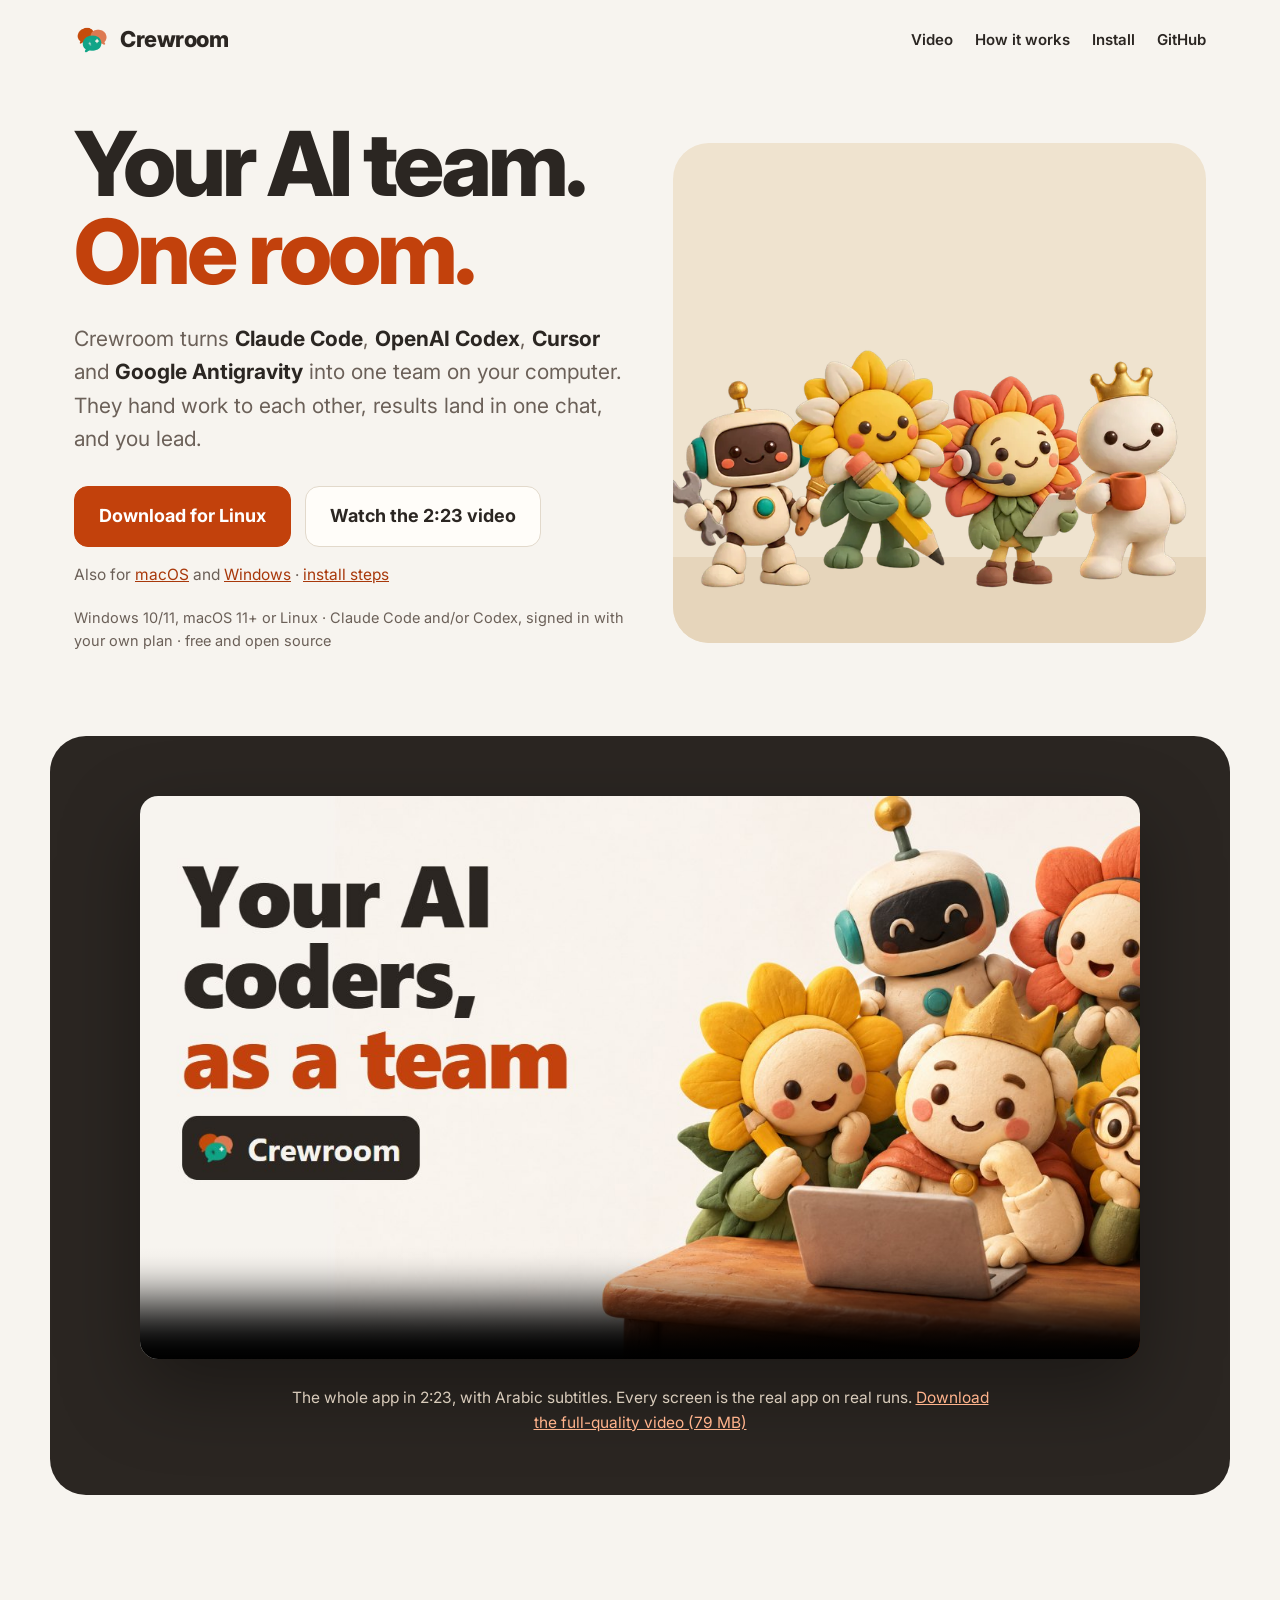
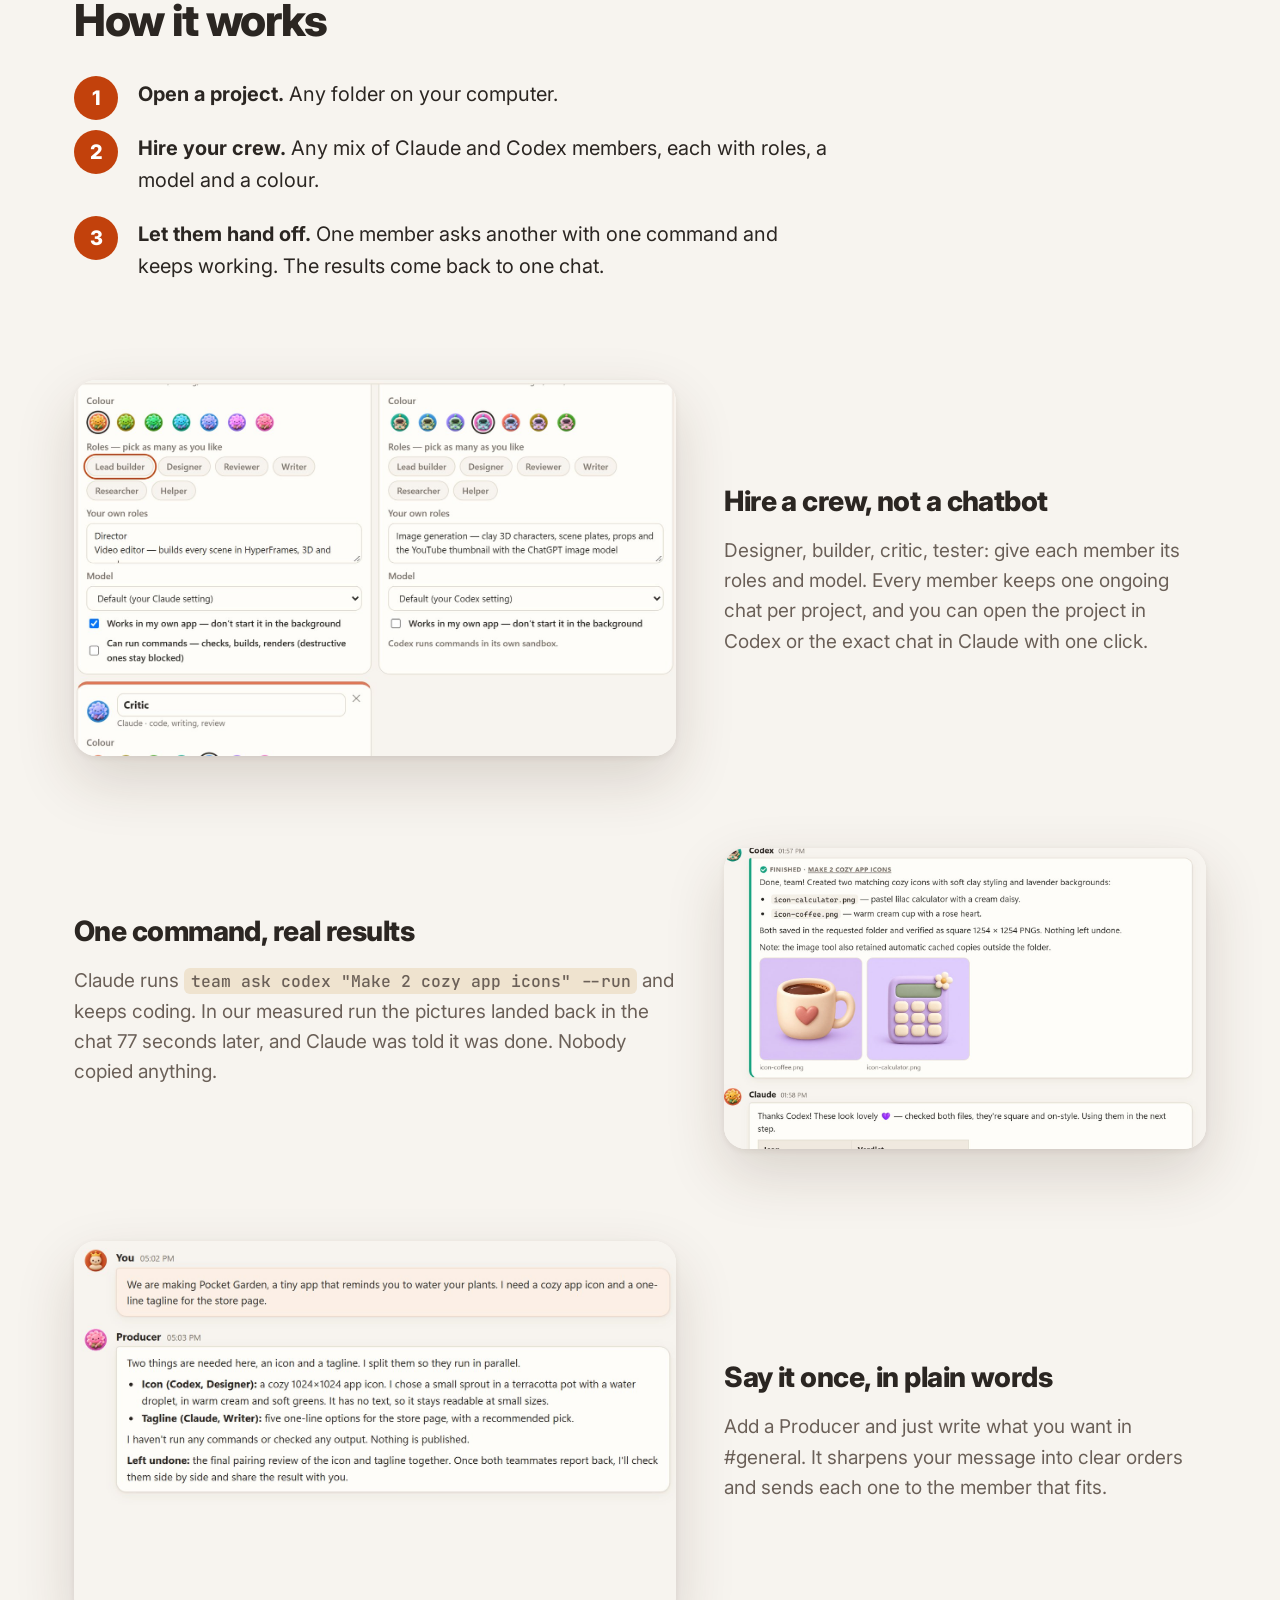
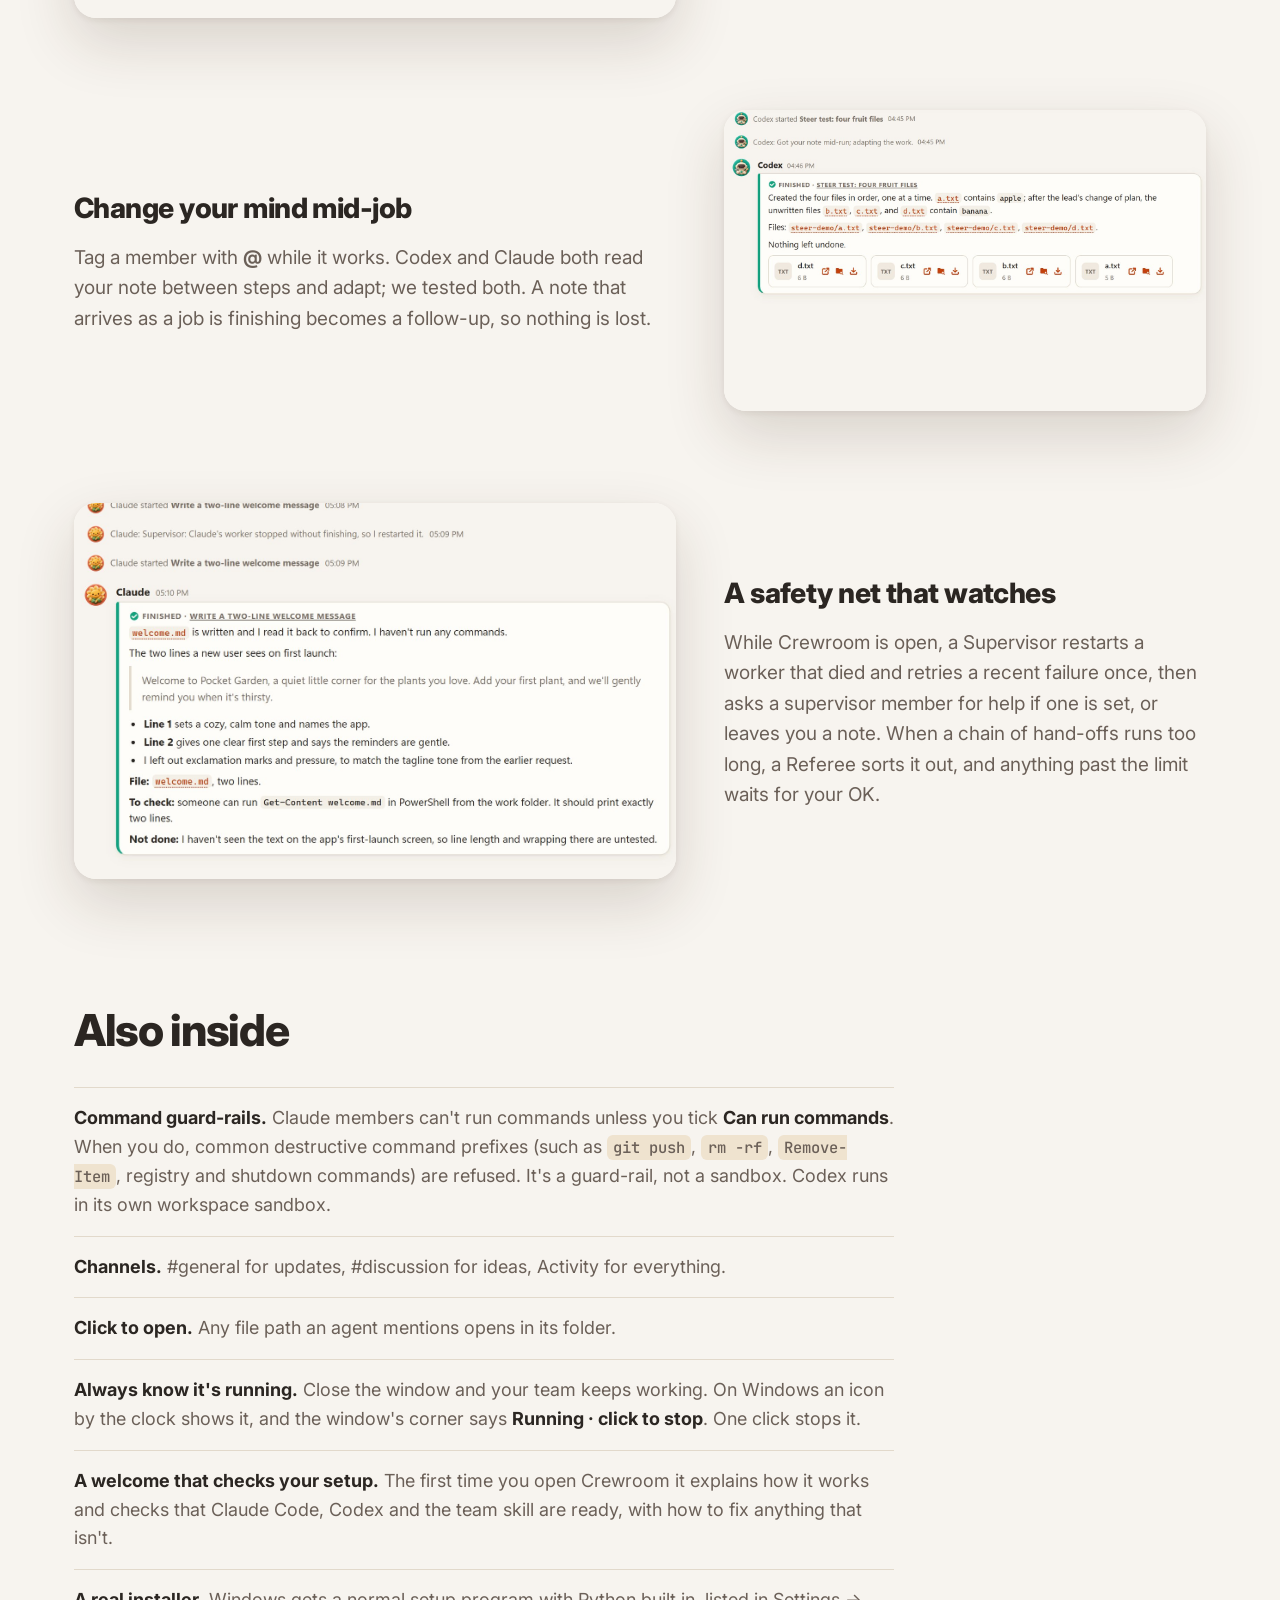
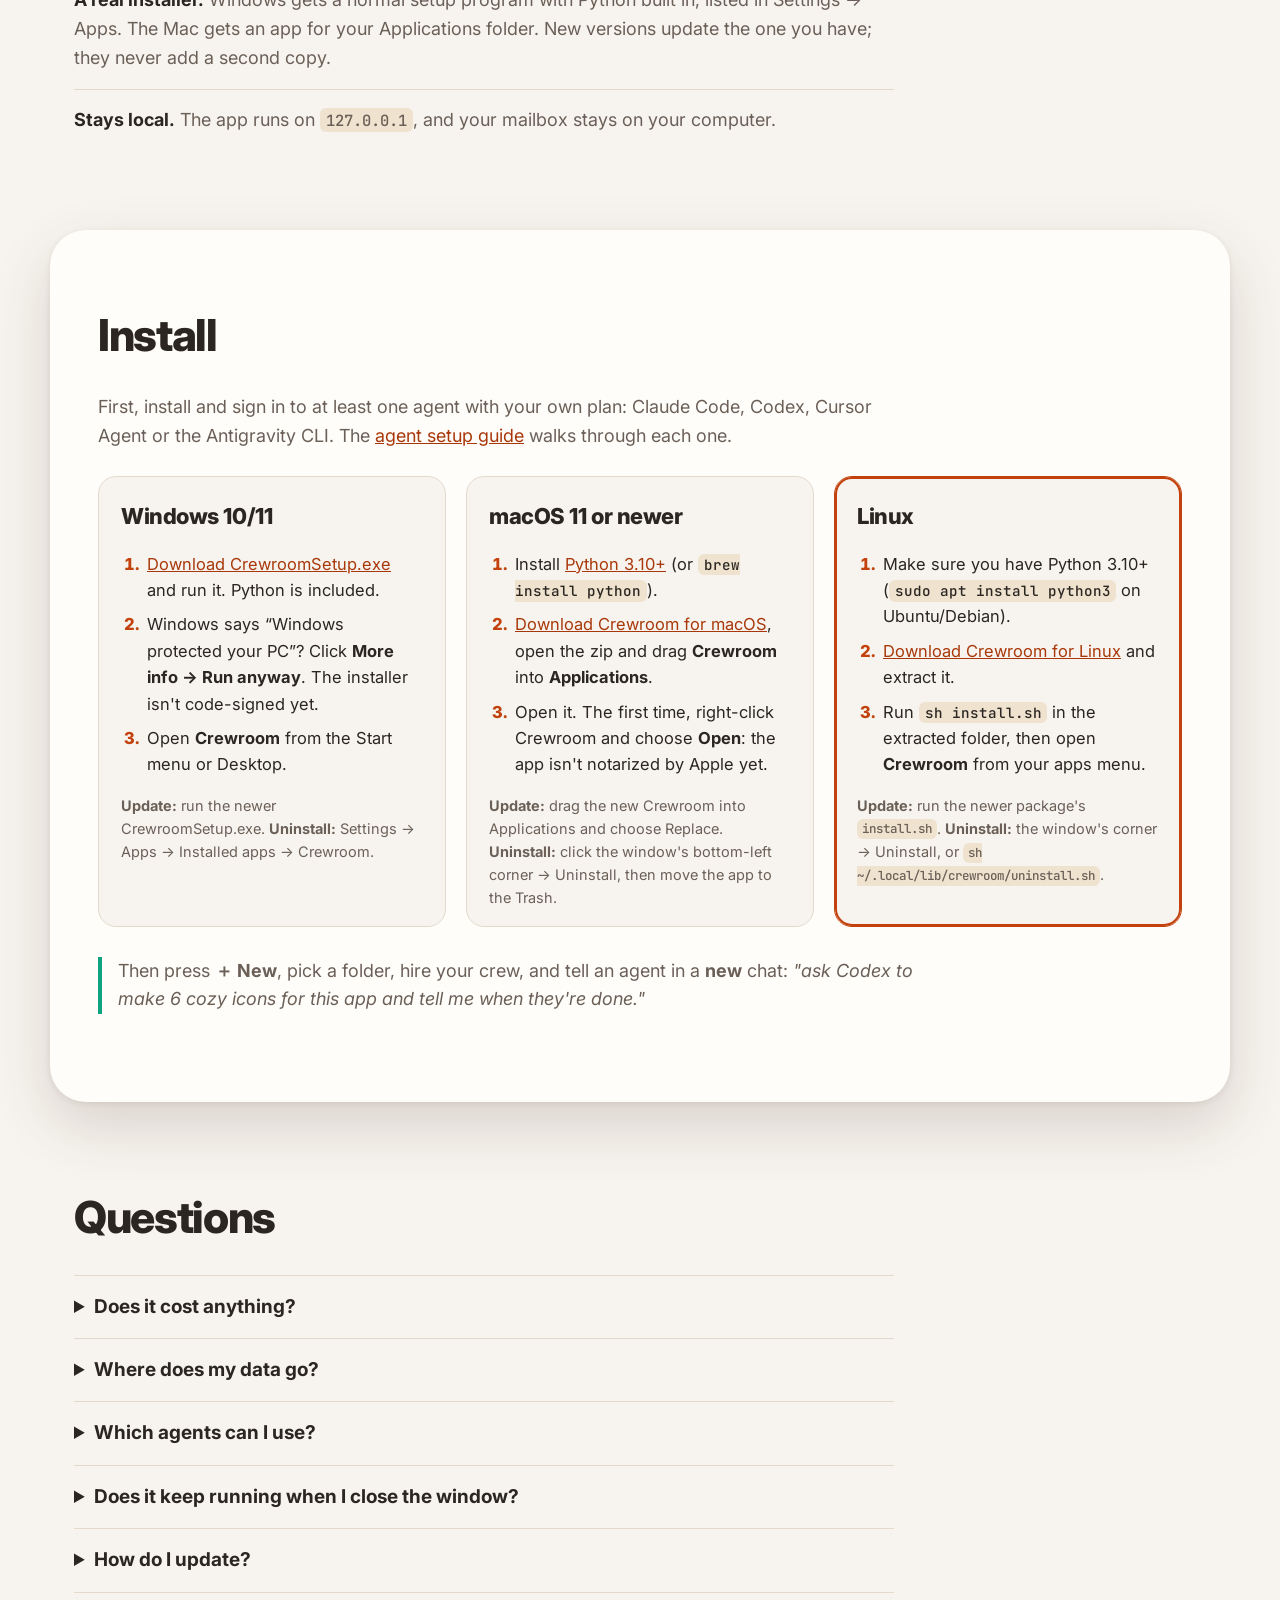
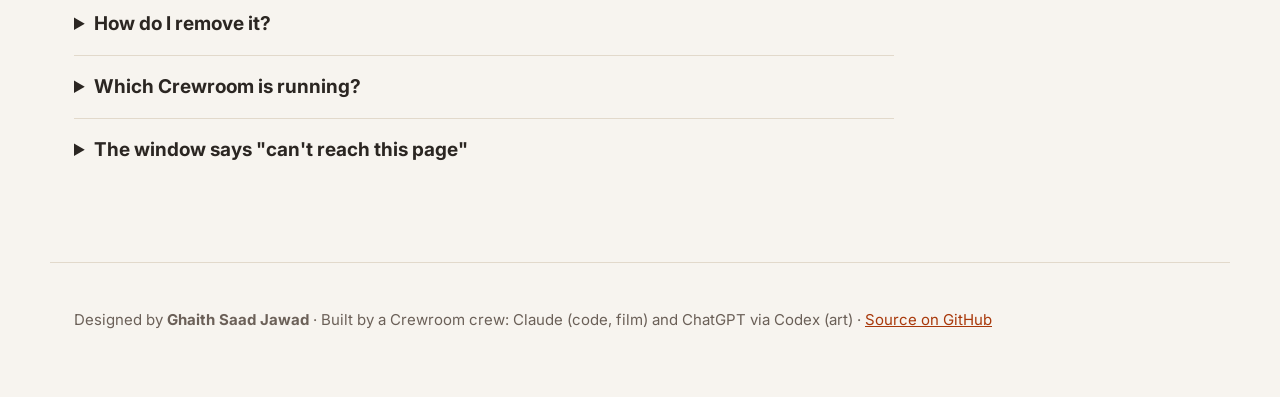
==== commit 63615e5f: "Cursor and Antigravity as team members (1.2.0) - teamchat/agents.py: one registry of the agents Crew" ====
--- a/docs/index.html
+++ b/docs/index.html
@@ -4,7 +4,7 @@
   <meta charset="utf-8">
   <meta name="viewport" content="width=device-width, initial-scale=1">
   <title>Crewroom: your AI team, together</title>
-  <meta name="description" content="Crewroom turns Claude Code and OpenAI Codex into one team on your computer: Windows, macOS or Linux. They hand work to each other, results land in one chat, and you lead.">
+  <meta name="description" content="Crewroom turns Claude Code, OpenAI Codex, Cursor and Google Antigravity into one team on your computer: Windows, macOS or Linux. They hand work to each other, results land in one chat, and you lead.">
   <link rel="canonical" href="https://karthus3560.github.io/crewroom/">
   <meta property="og:type" content="website">
   <meta property="og:site_name" content="Crewroom">
@@ -36,7 +36,7 @@
     <section class="hero">
       <div class="hero-text">
         <h1>Your AI team.<br><em>One room.</em></h1>
-        <p class="lede">Crewroom turns <b>Claude Code</b> and <b>OpenAI Codex</b> into one team on your computer. They hand work to each other, results land in one chat, and you lead.</p>
+        <p class="lede">Crewroom turns <b>Claude Code</b>, <b>OpenAI Codex</b>, <b>Cursor</b> and <b>Google Antigravity</b> into one team on your computer. They hand work to each other, results land in one chat, and you lead.</p>
         <div class="cta">
           <a class="btn primary" id="download" href="https://github.com/Karthus3560/crewroom/releases/latest/download/CrewroomSetup.exe">Download for Windows</a>
           <a class="btn" href="#video">Watch the 2:23 video</a>
@@ -123,7 +123,7 @@
 
     <section id="install" class="install">
       <h2>Install</h2>
-      <p class="first">First, install and sign in to at least one agent with your own plan: the <a href="https://claude.ai/download">Claude app</a> (open it once and switch to the <b>Code</b> tab) or Claude Code, and/or the <a href="https://chatgpt.com/codex">Codex app</a> or Codex CLI.</p>
+      <p class="first">First, install and sign in to at least one agent with your own plan: Claude Code, Codex, Cursor Agent or the Antigravity CLI. The <a href="https://github.com/Karthus3560/crewroom/blob/main/AGENTS-SETUP.md">agent setup guide</a> walks through each one.</p>
       <div class="systems">
         <div class="system" id="windows">
           <h3>Windows 10/11</h3>
@@ -160,7 +160,7 @@
       <h2>Questions</h2>
       <details><summary>Does it cost anything?</summary><p>Crewroom itself is free and open source (MIT). The agents use <b>your own</b> Claude and ChatGPT plans, the same as when you use those apps directly.</p></details>
       <details><summary>Where does my data go?</summary><p>The app and its mailbox stay on your computer: <code>%USERPROFILE%\.crewroom</code> on Windows, <code>~/Library/Application Support/Crewroom</code> on macOS and <code>~/.local/share/crewroom</code> on Linux, with full agent logs in its <code>logs</code> folder. Agents send their work to their own providers, Anthropic and OpenAI, as usual. Crewroom only <i>reads</i> the apps' own chat files to show them. Creating or editing a team writes <code>TEAM.md</code>, creates or appends to <code>AGENTS.md</code> and <code>CLAUDE.md</code>, and may copy shared skills into <code>.claude/skills</code> and <code>.agents/skills</code> in your project folder.</p></details>
-      <details><summary>Do I need both Claude and Codex?</summary><p>No. One works. Hand-offs between the two shine when you have both.</p></details>
+      <details><summary>Which agents can I use?</summary><p>Claude Code, Codex, Cursor Agent and the Antigravity CLI, in any mix. One is enough; hand-offs shine when you have two or more. Each uses your own account. The <a href="https://github.com/Karthus3560/crewroom/blob/main/AGENTS-SETUP.md">agent setup guide</a> shows how to install, sign in to and check each one.</p></details>
       <details><summary>Does it keep running when I close the window?</summary><p>Yes, on purpose: your team can finish what they're doing. You can always see it. On Windows there's a Crewroom icon by the clock (hover for what's happening, right-click to stop), and in the window the bottom-left corner says <b>Running · click to stop</b>. You can also run <code>team status</code> or <code>team stop</code>.</p></details>
       <details><summary>How do I update?</summary><p>Install the new version the same way you installed the first one. It finds the Crewroom you have, closes it and replaces it, so you always have one Crewroom. Your chats are kept.</p></details>
       <details><summary>How do I remove it?</summary><p>Windows: Settings → Apps → Installed apps → Crewroom → Uninstall. macOS: the window's bottom-left corner → Uninstall, then move the app to the Trash. Linux: the same corner → Uninstall. Uninstalling removes the program, its shortcut and the team skill, and keeps your chats.</p></details>
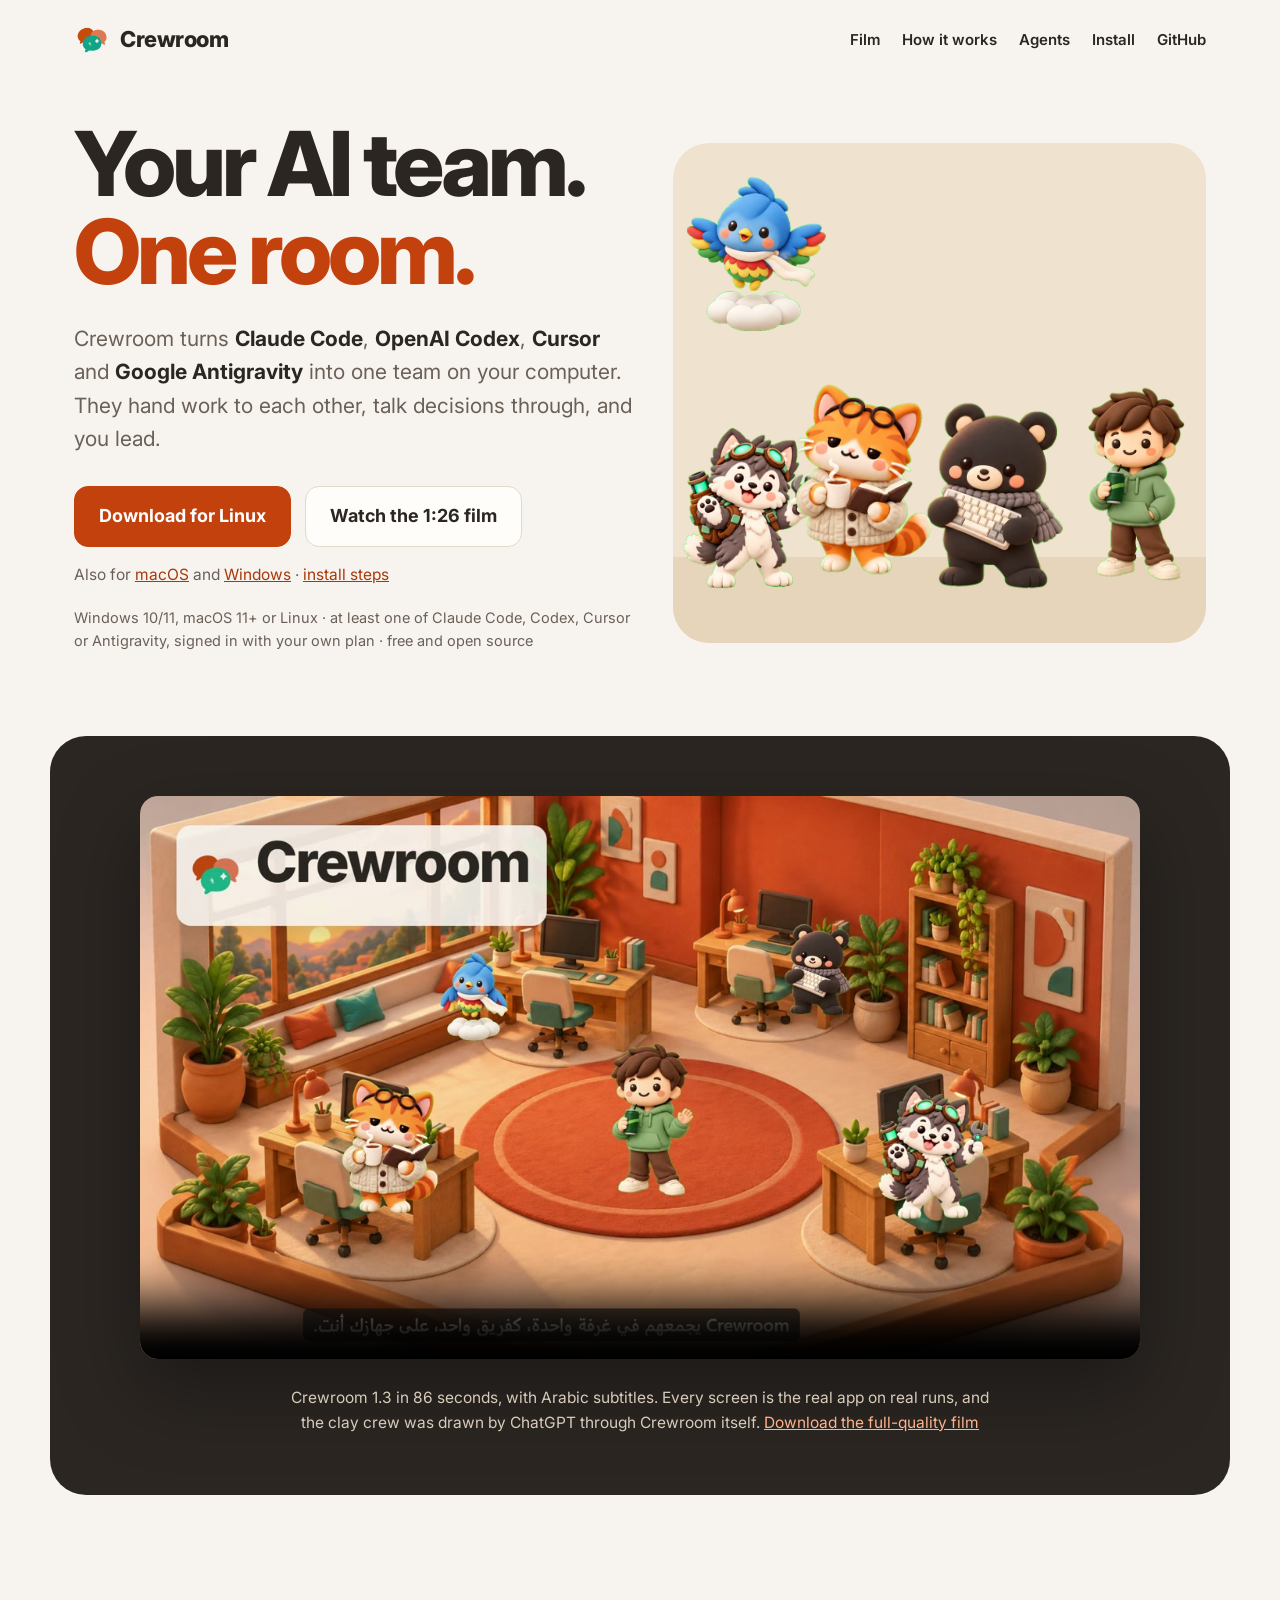
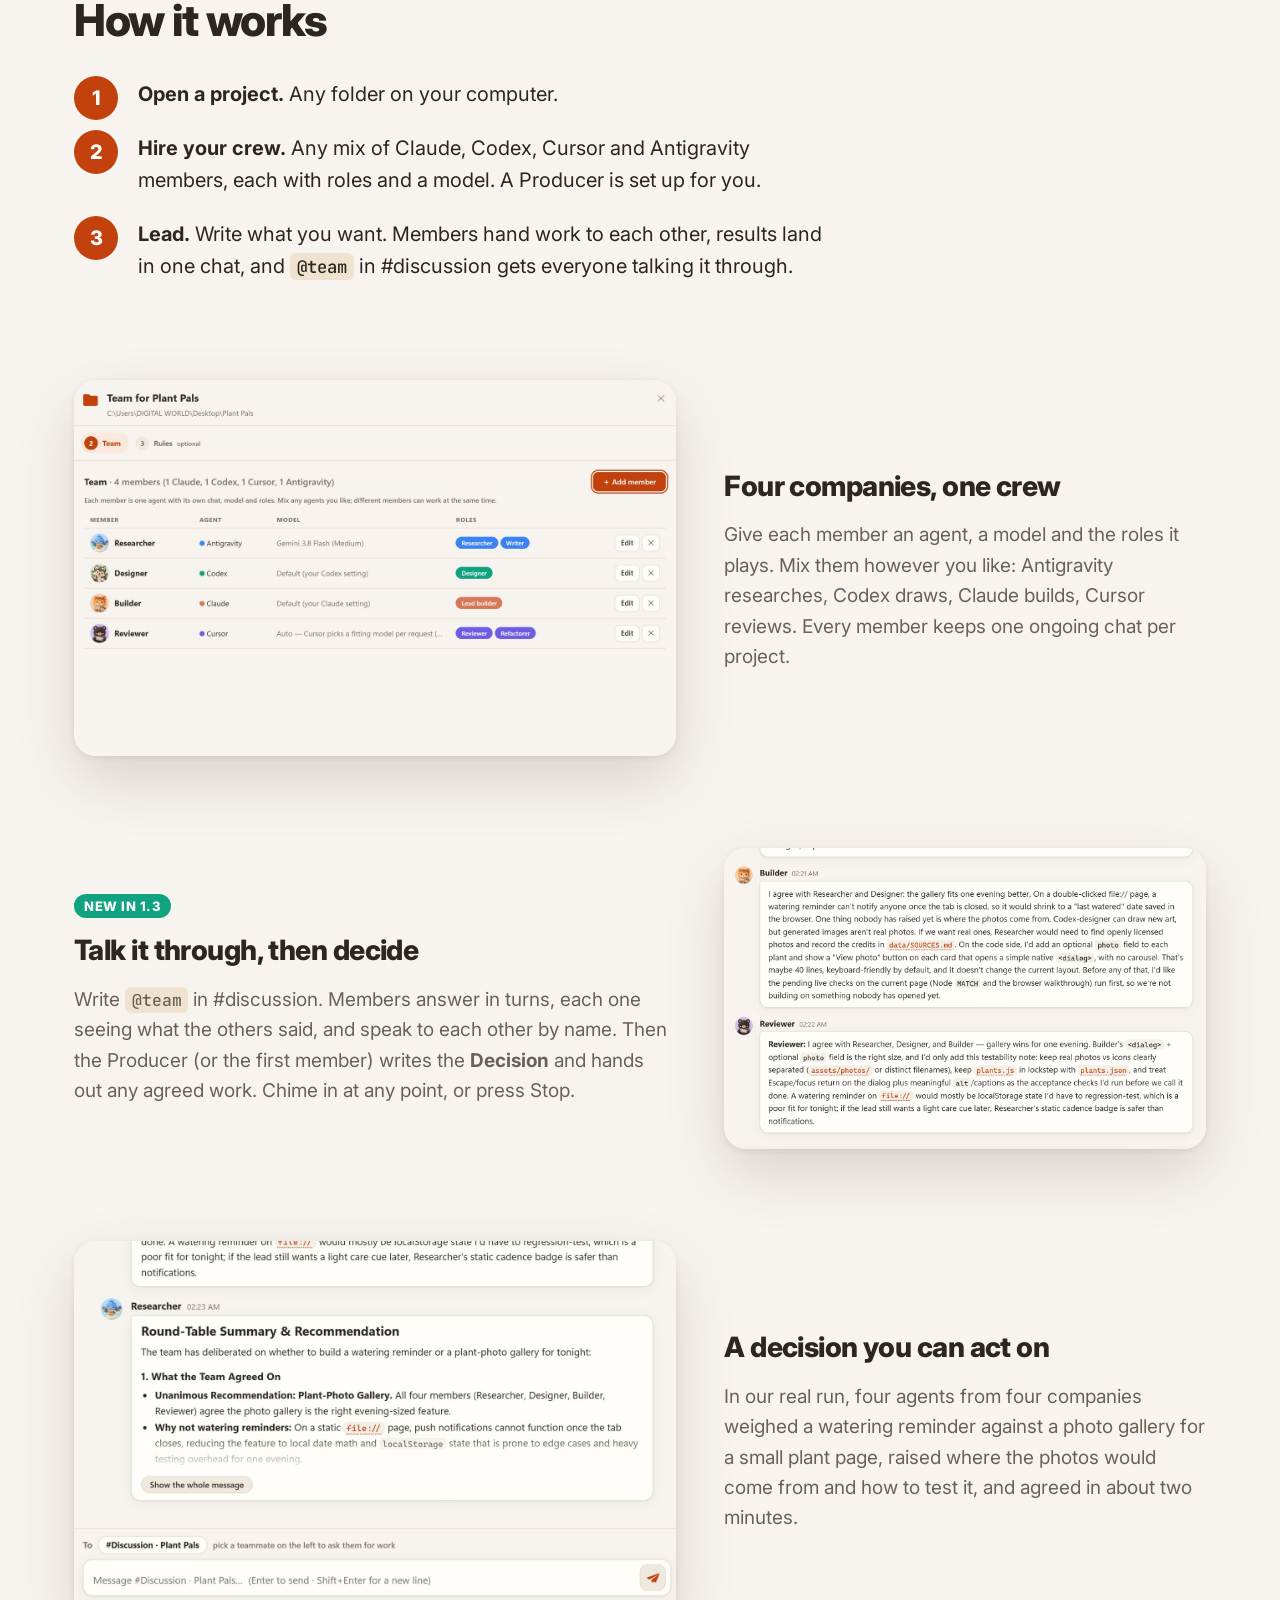
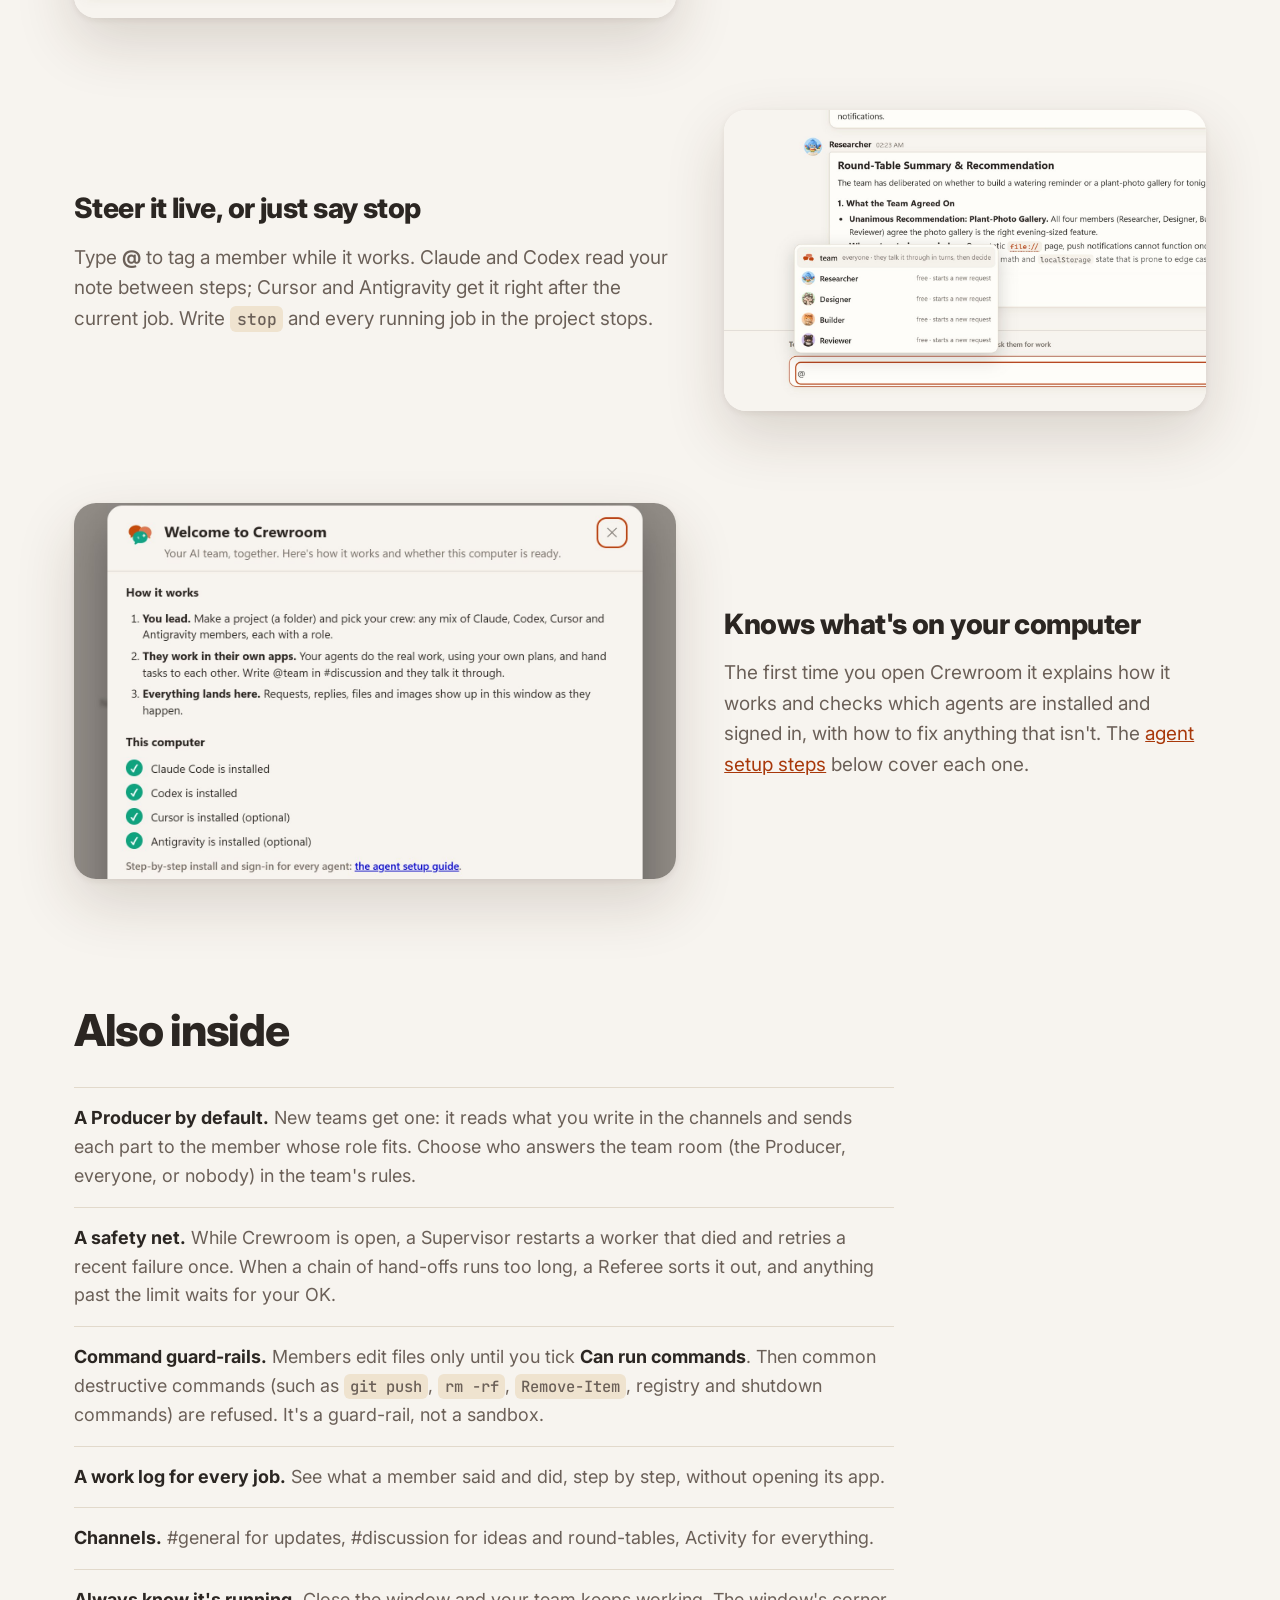
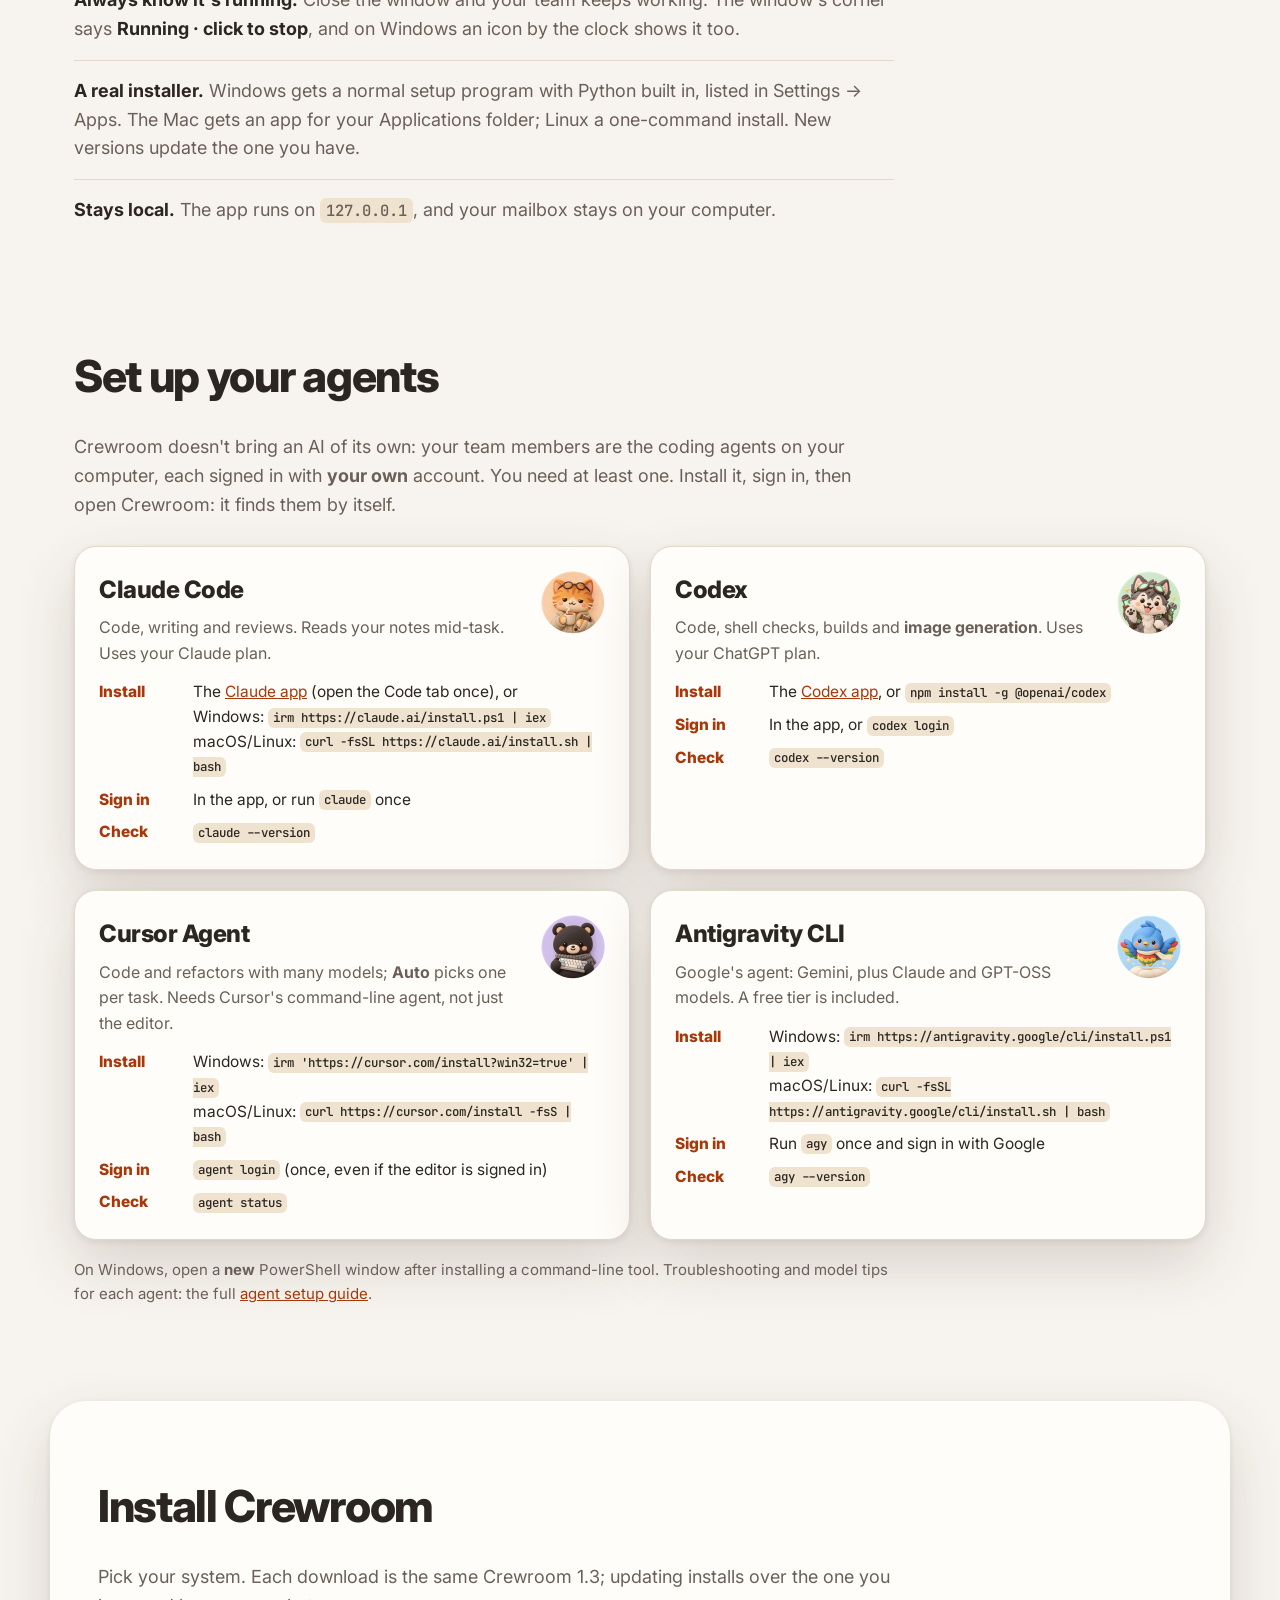
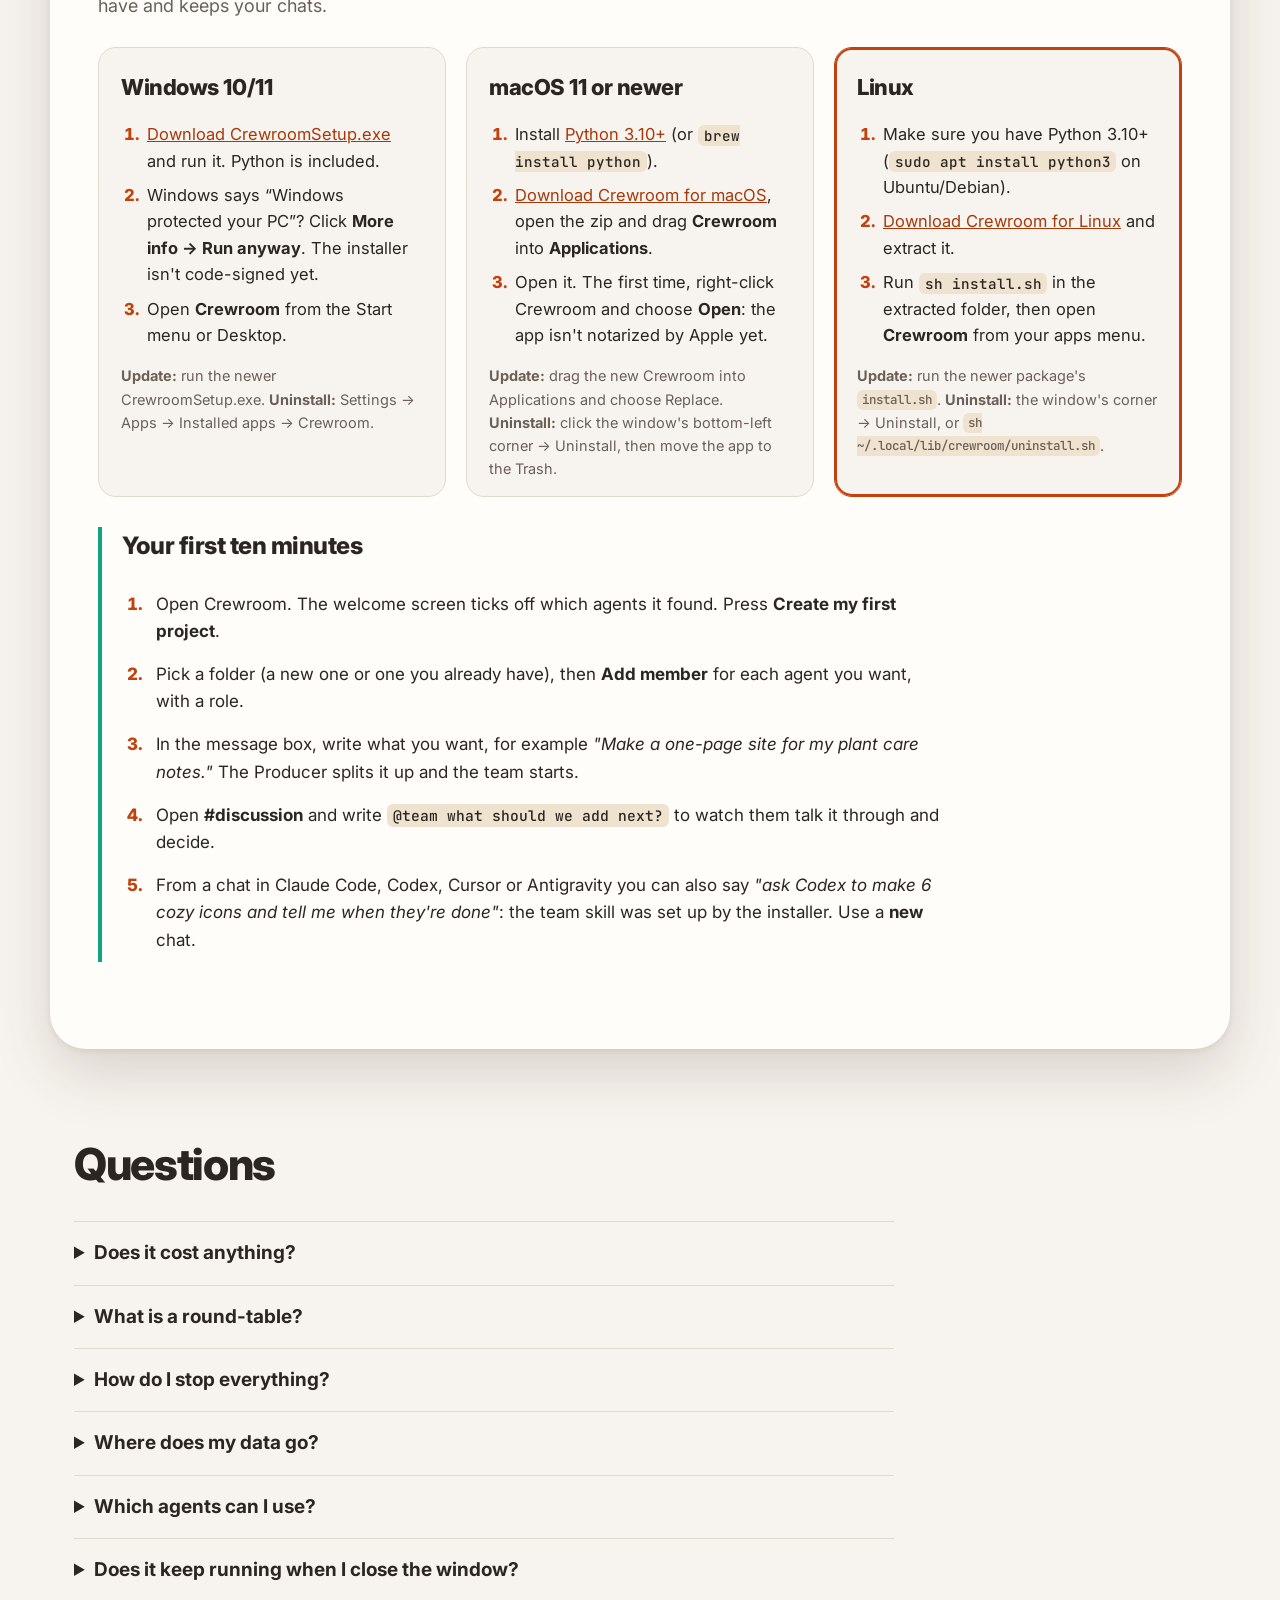
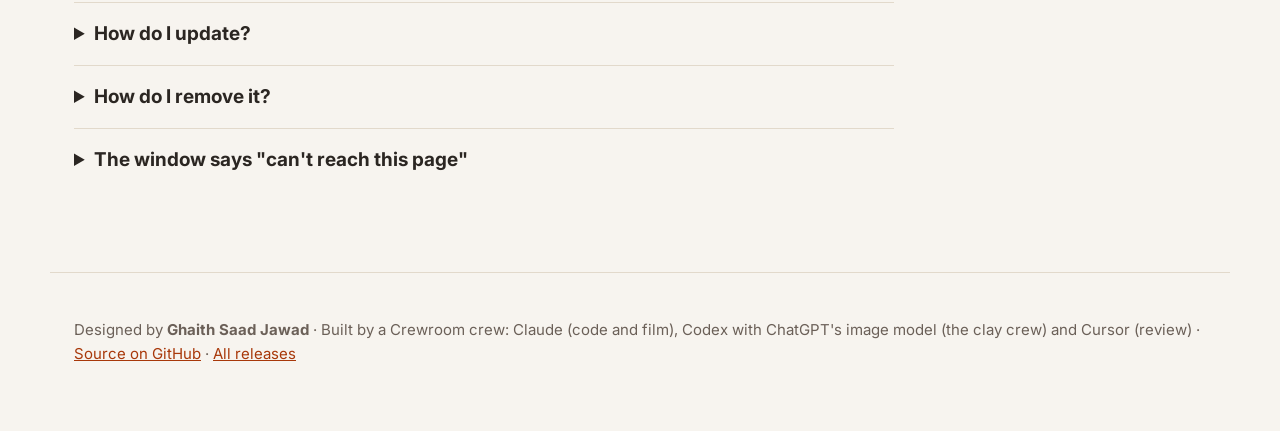
==== commit c378b7bf: "Crewroom 1.3.0: say "stop", four-agent copy, new website and launch film - Writing "stop" (or "@team" ====
--- a/docs/index.html
+++ b/docs/index.html
@@ -3,18 +3,18 @@
 <head>
   <meta charset="utf-8">
   <meta name="viewport" content="width=device-width, initial-scale=1">
-  <title>Crewroom: your AI team, together</title>
-  <meta name="description" content="Crewroom turns Claude Code, OpenAI Codex, Cursor and Google Antigravity into one team on your computer: Windows, macOS or Linux. They hand work to each other, results land in one chat, and you lead.">
+  <title>Crewroom: your AI team, in one room</title>
+  <meta name="description" content="Crewroom turns Claude Code, OpenAI Codex, Cursor and Google Antigravity into one team on your computer: Windows, macOS or Linux. They hand work to each other, talk decisions through, and you lead.">
   <link rel="canonical" href="https://karthus3560.github.io/crewroom/">
   <meta property="og:type" content="website">
   <meta property="og:site_name" content="Crewroom">
   <meta property="og:title" content="Crewroom: your AI team. One room.">
-  <meta property="og:description" content="Claude and Codex as one team on your computer. They hand work to each other, results land in one chat, and you lead.">
+  <meta property="og:description" content="Claude, Codex, Cursor and Antigravity as one team on your computer. They hand work to each other, talk it through, and you lead.">
   <meta property="og:url" content="https://karthus3560.github.io/crewroom/">
   <meta property="og:image" content="https://karthus3560.github.io/crewroom/assets/share-cover.png">
   <meta property="og:image:width" content="1200">
   <meta property="og:image:height" content="630">
-  <meta property="og:image:alt" content="Clay characters of a crowned lead, sunflowers and robots around a laptop, next to the words Crewroom: your AI team, one room.">
+  <meta property="og:image:alt" content="The clay crew (a cat, a husky, a bear, a rainbow bird and a boy in a green hoodie) around a laptop, next to the words Crewroom: your AI team, one room.">
   <meta name="twitter:card" content="summary_large_image">
   <meta name="twitter:image" content="https://karthus3560.github.io/crewroom/assets/share-cover.png">
   <meta name="theme-color" content="#f7f4ef">
@@ -29,101 +29,153 @@
   <a class="skip" href="#install">Skip to install</a>
   <header class="top">
     <a class="brand" href="#"><img src="assets/logo-mark.png" alt="" width="36" height="36">Crewroom</a>
-    <nav><a href="#video">Video</a><a href="#how">How it works</a><a href="#install">Install</a><a href="https://github.com/Karthus3560/crewroom">GitHub</a></nav>
+    <nav><a href="#video">Film</a><a href="#how">How it works</a><a href="#agents">Agents</a><a href="#install">Install</a><a href="https://github.com/Karthus3560/crewroom">GitHub</a></nav>
   </header>
 
   <main>
     <section class="hero">
       <div class="hero-text">
         <h1>Your AI team.<br><em>One room.</em></h1>
-        <p class="lede">Crewroom turns <b>Claude Code</b>, <b>OpenAI Codex</b>, <b>Cursor</b> and <b>Google Antigravity</b> into one team on your computer. They hand work to each other, results land in one chat, and you lead.</p>
+        <p class="lede">Crewroom turns <b>Claude Code</b>, <b>OpenAI Codex</b>, <b>Cursor</b> and <b>Google Antigravity</b> into one team on your computer. They hand work to each other, talk decisions through, and you lead.</p>
         <div class="cta">
           <a class="btn primary" id="download" href="https://github.com/Karthus3560/crewroom/releases/latest/download/CrewroomSetup.exe">Download for Windows</a>
-          <a class="btn" href="#video">Watch the 2:23 video</a>
+          <a class="btn" href="#video">Watch the 1:26 film</a>
         </div>
         <p class="platforms">Also for <a href="https://github.com/Karthus3560/crewroom/releases/latest/download/Crewroom-macOS.zip" data-os="mac">macOS</a> and <a href="https://github.com/Karthus3560/crewroom/releases/latest/download/crewroom-linux.tar.gz" data-os="linux">Linux</a> · <a href="#install">install steps</a></p>
-        <p class="needs">Windows 10/11, macOS 11+ or Linux · Claude Code and/or Codex, signed in with your own plan · free and open source</p>
-      </div>
-      <div class="hero-crew" aria-label="The clay crew: Codex, Claude, the Producer and you">
-        <span class="sprite codex" role="img" aria-label="A robot (Codex) working with a wrench"></span>
-        <span class="sprite claude" role="img" aria-label="A sunflower (Claude) writing with a pencil"></span>
-        <span class="sprite producer" role="img" aria-label="A sunflower Producer pointing with a clipboard"></span>
-        <span class="sprite you" role="img" aria-label="A crowned figure, the lead, sipping from a mug"></span>
+        <p class="needs">Windows 10/11, macOS 11+ or Linux · at least one of Claude Code, Codex, Cursor or Antigravity, signed in with your own plan · free and open source</p>
+      </div>
+      <div class="hero-crew" aria-label="The clay crew: Antigravity, Codex, Claude, Cursor and you">
+        <span class="sprite antigravity" role="img" aria-label="A rainbow bird (Antigravity) flapping on a cloud"></span>
+        <span class="sprite codex" role="img" aria-label="A husky (Codex) waving a wrench"></span>
+        <span class="sprite claude" role="img" aria-label="A cat (Claude) sipping coffee over a book"></span>
+        <span class="sprite cursor" role="img" aria-label="A black bear (Cursor) typing on a keyboard"></span>
+        <span class="sprite you" role="img" aria-label="You, the lead, a boy in a green hoodie, waving"></span>
       </div>
     </section>
 
     <section id="video" class="video-band">
       <video controls preload="metadata" poster="assets/video-poster.jpg" playsinline>
         <source src="assets/crewroom-720p.mp4" type="video/mp4">
+        <track kind="subtitles" src="assets/crewroom-en.vtt" srclang="en" label="English">
       </video>
-      <p class="caption">The whole app in 2:23, with Arabic subtitles. Every screen is the real app on real runs. <a href="https://github.com/Karthus3560/crewroom/releases/latest/download/crewroom-explainer.mp4">Download the full-quality video (79 MB)</a></p>
+      <p class="caption">Crewroom 1.3 in 86 seconds, with Arabic subtitles. Every screen is the real app on real runs, and the clay crew was drawn by ChatGPT through Crewroom itself. <a href="https://github.com/Karthus3560/crewroom/releases/latest/download/crewroom-launch.mp4">Download the full-quality film</a></p>
     </section>
 
     <section id="how" class="how">
       <h2>How it works</h2>
       <ol class="steps">
         <li><b>Open a project.</b> Any folder on your computer.</li>
-        <li><b>Hire your crew.</b> Any mix of Claude and Codex members, each with roles, a model and a colour.</li>
-        <li><b>Let them hand off.</b> One member asks another with one command and keeps working. The results come back to one chat.</li>
+        <li><b>Hire your crew.</b> Any mix of Claude, Codex, Cursor and Antigravity members, each with roles and a model. A Producer is set up for you.</li>
+        <li><b>Lead.</b> Write what you want. Members hand work to each other, results land in one chat, and <code>@team</code> in #discussion gets everyone talking it through.</li>
       </ol>
     </section>
 
     <section class="story">
-      <div class="shot"><img src="assets/shots/team-dialog.jpg" alt="The Edit team dialog: member cards for Claude and an Art Director on Codex, each with colour, roles, own roles and a model"></div>
-      <div class="words">
-        <h3>Hire a crew, not a chatbot</h3>
-        <p>Designer, builder, critic, tester: give each member its roles and model. Every member keeps one ongoing chat per project, and you can open the project in Codex or the exact chat in Claude with one click.</p>
+      <div class="shot"><img src="assets/shots/team.jpg" alt="The team dialog for a project called Plant Pals: four members, a Researcher on Antigravity, a Designer on Codex, a Builder on Claude and a Reviewer on Cursor, each with a model and roles"></div>
+      <div class="words">
+        <h3>Four companies, one crew</h3>
+        <p>Give each member an agent, a model and the roles it plays. Mix them however you like: Antigravity researches, Codex draws, Claude builds, Cursor reviews. Every member keeps one ongoing chat per project.</p>
       </div>
     </section>
 
     <section class="story flip">
-      <div class="shot"><img src="assets/shots/icon-done.jpg" alt="A finished request in Crewroom: Codex made two cozy app icons, a coffee cup and a calculator, and they show in the chat"></div>
-      <div class="words">
-        <h3>One command, real results</h3>
-        <p>Claude runs <code>team ask codex "Make 2 cozy app icons" --run</code> and keeps coding. In our measured run the pictures landed back in the chat 77 seconds later, and Claude was told it was done. Nobody copied anything.</p>
+      <div class="shot"><img src="assets/shots/roundtable.jpg" alt="The Discussion channel during a round-table: the Builder and the Reviewer answer each other by name, and a banner says Researcher is writing the decision, with a Stop button"></div>
+      <div class="words">
+        <span class="new">New in 1.3</span>
+        <h3>Talk it through, then decide</h3>
+        <p>Write <code>@team</code> in #discussion. Members answer in turns, each one seeing what the others said, and speak to each other by name. Then the Producer (or the first member) writes the <b>Decision</b> and hands out any agreed work. Chime in at any point, or press Stop.</p>
       </div>
     </section>
 
     <section class="story">
-      <div class="shot"><img src="assets/shots/producer-general.jpg" alt="In #general the lead asks for an icon and a tagline; the Producer splits it into two orders for Codex and Claude"></div>
-      <div class="words">
-        <h3>Say it once, in plain words</h3>
-        <p>Add a Producer and just write what you want in #general. It sharpens your message into clear orders and sends each one to the member that fits.</p>
+      <div class="shot"><img src="assets/shots/decision.jpg" alt="The Researcher's Round-Table Summary and Recommendation: the four members unanimously recommend a plant-photo gallery, with the reasons"></div>
+      <div class="words">
+        <h3>A decision you can act on</h3>
+        <p>In our real run, four agents from four companies weighed a watering reminder against a photo gallery for a small plant page, raised where the photos would come from and how to test it, and agreed in about two minutes.</p>
       </div>
     </section>
 
     <section class="story flip">
-      <div class="shot"><img src="assets/shots/mention-request.jpg" alt="Codex shows 'Got your note mid-run; adapting the work' and finishes with the changed files"></div>
-      <div class="words">
-        <h3>Change your mind mid-job</h3>
-        <p>Tag a member with <b>@</b> while it works. Codex and Claude both read your note between steps and adapt; we tested both. A note that arrives as a job is finishing becomes a follow-up, so nothing is lost.</p>
+      <div class="shot"><img src="assets/shots/mention.jpg" alt="The message box with the mention picker open: team (everyone, they talk it through in turns, then decide) and each member with whether it is free"></div>
+      <div class="words">
+        <h3>Steer it live, or just say stop</h3>
+        <p>Type <b>@</b> to tag a member while it works. Claude and Codex read your note between steps; Cursor and Antigravity get it right after the current job. Write <code>stop</code> and every running job in the project stops.</p>
       </div>
     </section>
 
     <section class="story">
-      <div class="shot"><img src="assets/shots/supervisor.jpg" alt="A note in the chat: Supervisor restarted Claude's worker after it stopped without finishing"></div>
-      <div class="words">
-        <h3>A safety net that watches</h3>
-        <p>While Crewroom is open, a Supervisor restarts a worker that died and retries a recent failure once, then asks a supervisor member for help if one is set, or leaves you a note. When a chain of hand-offs runs too long, a Referee sorts it out, and anything past the limit waits for your OK.</p>
+      <div class="shot"><img src="assets/shots/welcome.jpg" alt="The Welcome to Crewroom dialog: how it works, and This computer with green ticks for Claude Code, Codex, Cursor and Antigravity, plus a link to the agent setup guide"></div>
+      <div class="words">
+        <h3>Knows what's on your computer</h3>
+        <p>The first time you open Crewroom it explains how it works and checks which agents are installed and signed in, with how to fix anything that isn't. The <a href="#agents">agent setup steps</a> below cover each one.</p>
       </div>
     </section>
 
     <section class="more">
       <h2>Also inside</h2>
       <ul>
-        <li><b>Command guard-rails.</b> Claude members can't run commands unless you tick <b>Can run commands</b>. When you do, common destructive command prefixes (such as <code>git push</code>, <code>rm -rf</code>, <code>Remove-Item</code>, registry and shutdown commands) are refused. It's a guard-rail, not a sandbox. Codex runs in its own workspace sandbox.</li>
-        <li><b>Channels.</b> #general for updates, #discussion for ideas, Activity for everything.</li>
-        <li><b>Click to open.</b> Any file path an agent mentions opens in its folder.</li>
-        <li><b>Always know it's running.</b> Close the window and your team keeps working. On Windows an icon by the clock shows it, and the window's corner says <b>Running · click to stop</b>. One click stops it.</li>
-        <li><b>A welcome that checks your setup.</b> The first time you open Crewroom it explains how it works and checks that Claude Code, Codex and the team skill are ready, with how to fix anything that isn't.</li>
-        <li><b>A real installer.</b> Windows gets a normal setup program with Python built in, listed in Settings → Apps. The Mac gets an app for your Applications folder. New versions update the one you have; they never add a second copy.</li>
+        <li><b>A Producer by default.</b> New teams get one: it reads what you write in the channels and sends each part to the member whose role fits. Choose who answers the team room (the Producer, everyone, or nobody) in the team's rules.</li>
+        <li><b>A safety net.</b> While Crewroom is open, a Supervisor restarts a worker that died and retries a recent failure once. When a chain of hand-offs runs too long, a Referee sorts it out, and anything past the limit waits for your OK.</li>
+        <li><b>Command guard-rails.</b> Members edit files only until you tick <b>Can run commands</b>. Then common destructive commands (such as <code>git push</code>, <code>rm -rf</code>, <code>Remove-Item</code>, registry and shutdown commands) are refused. It's a guard-rail, not a sandbox.</li>
+        <li><b>A work log for every job.</b> See what a member said and did, step by step, without opening its app.</li>
+        <li><b>Channels.</b> #general for updates, #discussion for ideas and round-tables, Activity for everything.</li>
+        <li><b>Always know it's running.</b> Close the window and your team keeps working. The window's corner says <b>Running · click to stop</b>, and on Windows an icon by the clock shows it too.</li>
+        <li><b>A real installer.</b> Windows gets a normal setup program with Python built in, listed in Settings → Apps. The Mac gets an app for your Applications folder; Linux a one-command install. New versions update the one you have.</li>
         <li><b>Stays local.</b> The app runs on <code>127.0.0.1</code>, and your mailbox stays on your computer.</li>
       </ul>
     </section>
 
+    <section id="agents" class="agents">
+      <h2>Set up your agents</h2>
+      <p class="first">Crewroom doesn't bring an AI of its own: your team members are the coding agents on your computer, each signed in with <b>your own</b> account. You need at least one. Install it, sign in, then open Crewroom: it finds them by itself.</p>
+      <div class="agent-grid">
+        <div class="agent">
+          <img src="assets/sprites/claude-face.png" alt="" width="64" height="64">
+          <h3>Claude Code</h3>
+          <p class="what">Code, writing and reviews. Reads your notes mid-task. Uses your Claude plan.</p>
+          <dl>
+            <dt>Install</dt><dd>The <a href="https://claude.ai/download">Claude app</a> (open the Code tab once), or<br>Windows: <code>irm https://claude.ai/install.ps1 | iex</code><br>macOS/Linux: <code>curl -fsSL https://claude.ai/install.sh | bash</code></dd>
+            <dt>Sign in</dt><dd>In the app, or run <code>claude</code> once</dd>
+            <dt>Check</dt><dd><code>claude --version</code></dd>
+          </dl>
+        </div>
+        <div class="agent">
+          <img src="assets/sprites/codex-face.png" alt="" width="64" height="64">
+          <h3>Codex</h3>
+          <p class="what">Code, shell checks, builds and <b>image generation</b>. Uses your ChatGPT plan.</p>
+          <dl>
+            <dt>Install</dt><dd>The <a href="https://chatgpt.com/codex">Codex app</a>, or <code>npm install -g @openai/codex</code></dd>
+            <dt>Sign in</dt><dd>In the app, or <code>codex login</code></dd>
+            <dt>Check</dt><dd><code>codex --version</code></dd>
+          </dl>
+        </div>
+        <div class="agent">
+          <img src="assets/sprites/cursor-face.png" alt="" width="64" height="64">
+          <h3>Cursor Agent</h3>
+          <p class="what">Code and refactors with many models; <b>Auto</b> picks one per task. Needs Cursor's command-line agent, not just the editor.</p>
+          <dl>
+            <dt>Install</dt><dd>Windows: <code>irm 'https://cursor.com/install?win32=true' | iex</code><br>macOS/Linux: <code>curl https://cursor.com/install -fsS | bash</code></dd>
+            <dt>Sign in</dt><dd><code>agent login</code> (once, even if the editor is signed in)</dd>
+            <dt>Check</dt><dd><code>agent status</code></dd>
+          </dl>
+        </div>
+        <div class="agent">
+          <img src="assets/sprites/antigravity-face.png" alt="" width="64" height="64">
+          <h3>Antigravity CLI</h3>
+          <p class="what">Google's agent: Gemini, plus Claude and GPT-OSS models. A free tier is included.</p>
+          <dl>
+            <dt>Install</dt><dd>Windows: <code>irm https://antigravity.google/cli/install.ps1 | iex</code><br>macOS/Linux: <code>curl -fsSL https://antigravity.google/cli/install.sh | bash</code></dd>
+            <dt>Sign in</dt><dd>Run <code>agy</code> once and sign in with Google</dd>
+            <dt>Check</dt><dd><code>agy --version</code></dd>
+          </dl>
+        </div>
+      </div>
+      <p class="small-note">On Windows, open a <b>new</b> PowerShell window after installing a command-line tool. Troubleshooting and model tips for each agent: the full <a href="https://github.com/Karthus3560/crewroom/blob/main/AGENTS-SETUP.md">agent setup guide</a>.</p>
+    </section>
+
     <section id="install" class="install">
-      <h2>Install</h2>
-      <p class="first">First, install and sign in to at least one agent with your own plan: Claude Code, Codex, Cursor Agent or the Antigravity CLI. The <a href="https://github.com/Karthus3560/crewroom/blob/main/AGENTS-SETUP.md">agent setup guide</a> walks through each one.</p>
+      <h2>Install Crewroom</h2>
+      <p class="first">Pick your system. Each download is the same Crewroom 1.3; updating installs over the one you have and keeps your chats.</p>
       <div class="systems">
         <div class="system" id="windows">
           <h3>Windows 10/11</h3>
@@ -153,24 +205,34 @@
           <p class="small"><b>Update:</b> run the newer package's <code>install.sh</code>. <b>Uninstall:</b> the window's corner → Uninstall, or <code>sh ~/.local/lib/crewroom/uninstall.sh</code>.</p>
         </div>
       </div>
-      <p class="try">Then press <b>＋ New</b>, pick a folder, hire your crew, and tell an agent in a <b>new</b> chat: <i>"ask Codex to make 6 cozy icons for this app and tell me when they're done."</i></p>
+      <div class="first-run">
+        <h3>Your first ten minutes</h3>
+        <ol>
+          <li>Open Crewroom. The welcome screen ticks off which agents it found. Press <b>Create my first project</b>.</li>
+          <li>Pick a folder (a new one or one you already have), then <b>Add member</b> for each agent you want, with a role.</li>
+          <li>In the message box, write what you want, for example <i>"Make a one-page site for my plant care notes."</i> The Producer splits it up and the team starts.</li>
+          <li>Open <b>#discussion</b> and write <code>@team what should we add next?</code> to watch them talk it through and decide.</li>
+          <li>From a chat in Claude Code, Codex, Cursor or Antigravity you can also say <i>"ask Codex to make 6 cozy icons and tell me when they're done"</i>: the team skill was set up by the installer. Use a <b>new</b> chat.</li>
+        </ol>
+      </div>
     </section>
 
     <section class="faq">
       <h2>Questions</h2>
-      <details><summary>Does it cost anything?</summary><p>Crewroom itself is free and open source (MIT). The agents use <b>your own</b> Claude and ChatGPT plans, the same as when you use those apps directly.</p></details>
-      <details><summary>Where does my data go?</summary><p>The app and its mailbox stay on your computer: <code>%USERPROFILE%\.crewroom</code> on Windows, <code>~/Library/Application Support/Crewroom</code> on macOS and <code>~/.local/share/crewroom</code> on Linux, with full agent logs in its <code>logs</code> folder. Agents send their work to their own providers, Anthropic and OpenAI, as usual. Crewroom only <i>reads</i> the apps' own chat files to show them. Creating or editing a team writes <code>TEAM.md</code>, creates or appends to <code>AGENTS.md</code> and <code>CLAUDE.md</code>, and may copy shared skills into <code>.claude/skills</code> and <code>.agents/skills</code> in your project folder.</p></details>
-      <details><summary>Which agents can I use?</summary><p>Claude Code, Codex, Cursor Agent and the Antigravity CLI, in any mix. One is enough; hand-offs shine when you have two or more. Each uses your own account. The <a href="https://github.com/Karthus3560/crewroom/blob/main/AGENTS-SETUP.md">agent setup guide</a> shows how to install, sign in to and check each one.</p></details>
-      <details><summary>Does it keep running when I close the window?</summary><p>Yes, on purpose: your team can finish what they're doing. You can always see it. On Windows there's a Crewroom icon by the clock (hover for what's happening, right-click to stop), and in the window the bottom-left corner says <b>Running · click to stop</b>. You can also run <code>team status</code> or <code>team stop</code>.</p></details>
+      <details><summary>Does it cost anything?</summary><p>Crewroom itself is free and open source (MIT). The agents use <b>your own</b> Claude, ChatGPT, Cursor and Google plans, the same as when you use them directly. Antigravity has a free tier with weekly limits.</p></details>
+      <details><summary>What is a round-table?</summary><p>Write <code>@team</code> (or <code>@everyone</code>) in #discussion. Each member answers in turn for one to three rounds (set in the team's rules), seeing what the others said, and then the Producer, or the first member if there is none, writes the decision. Every turn is a normal request you can open, and a member that fails is skipped. Outside #discussion, <code>@team</code> asks everyone at once.</p></details>
+      <details><summary>How do I stop everything?</summary><p>Write <code>stop</code> in the project's channel: every running job in that project stops. A round-table has its own Stop button. To stop Crewroom itself, click the window's bottom-left corner, or run <code>team stop</code>.</p></details>
+      <details><summary>Where does my data go?</summary><p>The app and its mailbox stay on your computer: <code>%USERPROFILE%\.crewroom</code> on Windows, <code>~/Library/Application Support/Crewroom</code> on macOS and <code>~/.local/share/crewroom</code> on Linux, with full agent logs in its <code>logs</code> folder. Agents send their work to their own providers (Anthropic, OpenAI, Cursor, Google) as usual. Creating or editing a team writes <code>TEAM.md</code>, creates or appends to <code>AGENTS.md</code> and <code>CLAUDE.md</code>, and may copy shared skills into <code>.claude/skills</code> and <code>.agents/skills</code> in your project folder.</p></details>
+      <details><summary>Which agents can I use?</summary><p>Claude Code, Codex, Cursor Agent and the Antigravity CLI, in any mix and any number. One is enough; hand-offs and round-tables shine with two or more. See <a href="#agents">Set up your agents</a>.</p></details>
+      <details><summary>Does it keep running when I close the window?</summary><p>Yes, on purpose: your team can finish what they're doing. You can always see it. In the window the bottom-left corner says <b>Running · click to stop</b>, and on Windows there's a Crewroom icon by the clock (hover for what's happening, right-click to stop). <code>team status</code> and <code>team stop</code> work too.</p></details>
       <details><summary>How do I update?</summary><p>Install the new version the same way you installed the first one. It finds the Crewroom you have, closes it and replaces it, so you always have one Crewroom. Your chats are kept.</p></details>
       <details><summary>How do I remove it?</summary><p>Windows: Settings → Apps → Installed apps → Crewroom → Uninstall. macOS: the window's bottom-left corner → Uninstall, then move the app to the Trash. Linux: the same corner → Uninstall. Uninstalling removes the program, its shortcut and the team skill, and keeps your chats.</p></details>
-      <details><summary>Which Crewroom is running?</summary><p>Click the bottom-left corner of the window: it shows the version, the folder it runs from, the installed copy and where your data is. <code>team status</code> prints the same.</p></details>
       <details><summary>The window says "can't reach this page"</summary><p>The local server didn't start. Look at <code>logs/server.log</code> in your data folder (see above). Another program may be using port 47800.</p></details>
     </section>
   </main>
 
   <footer>
-    <p>Designed by <b>Ghaith Saad Jawad</b> · Built by a Crewroom crew: Claude (code, film) and ChatGPT via Codex (art) · <a href="https://github.com/Karthus3560/crewroom">Source on GitHub</a></p>
+    <p>Designed by <b>Ghaith Saad Jawad</b> · Built by a Crewroom crew: Claude (code and film), Codex with ChatGPT's image model (the clay crew) and Cursor (review) · <a href="https://github.com/Karthus3560/crewroom">Source on GitHub</a> · <a href="https://github.com/Karthus3560/crewroom/releases">All releases</a></p>
   </footer>
   <script src="download.js"></script>
 </body>
--- a/docs/styles.css
+++ b/docs/styles.css
@@ -41,10 +41,11 @@
 .sprite { position: absolute; bottom: 52px; z-index: 1; background-repeat: no-repeat; background-size: 800% 100%;
   animation: pose 3.5s steps(7) infinite alternate; }
 @keyframes pose { from { background-position: 0 0; } to { background-position: 100% 0; } }
-.sprite.codex { left: -2%; width: 34%; aspect-ratio: 327 / 388; background-image: url(assets/sprites/codex.webp); }
-.sprite.claude { left: 21%; width: 33%; aspect-ratio: 339 / 440; background-image: url(assets/sprites/claude.webp); animation-delay: -.5s; bottom: 70px; z-index: 2; }
-.sprite.producer { left: 46%; width: 32%; aspect-ratio: 331 / 430; background-image: url(assets/sprites/producer.webp); animation-delay: -1s; }
-.sprite.you { right: -1%; width: 27%; aspect-ratio: 285 / 446; background-image: url(assets/sprites/you.webp); animation-delay: -1.5s; bottom: 60px; z-index: 2; }
+.sprite.antigravity { left: 2%; top: 6%; bottom: auto; width: 27%; aspect-ratio: 330 / 369; background-image: url(assets/sprites/antigravity.webp); animation-delay: -.8s; }
+.sprite.codex { left: -3%; width: 31%; aspect-ratio: 366 / 379; background-image: url(assets/sprites/codex.webp); animation-delay: -.3s; }
+.sprite.claude { left: 22%; width: 27%; aspect-ratio: 329 / 447; background-image: url(assets/sprites/claude.webp); animation-delay: -.5s; bottom: 66px; z-index: 2; }
+.sprite.cursor { left: 47%; width: 27%; aspect-ratio: 330 / 451; background-image: url(assets/sprites/cursor.webp); animation-delay: -1s; }
+.sprite.you { right: 0; width: 25%; aspect-ratio: 303 / 451; background-image: url(assets/sprites/you.webp); animation-delay: -1.5s; bottom: 60px; z-index: 2; }
 @media (prefers-reduced-motion: reduce) { .sprite { animation: none; } html { scroll-behavior: auto; } }
 
 .video-band { margin: 0 -24px; padding: 60px 24px; background: var(--ink); border-radius: 36px; text-align: center; }
@@ -92,6 +93,27 @@
 .system .small { font-size: 14.5px; color: var(--muted); margin: 0; }
 @media (max-width: 980px) { .systems { grid-template-columns: 1fr; } }
 
+.new { display: inline-block; font: 800 13px Inter, sans-serif; letter-spacing: .04em; text-transform: uppercase; color: #fff;
+  background: var(--teal); padding: 4px 10px; border-radius: 99px; margin-bottom: 10px; }
+
+/* agents: install, sign in, check */
+.agents { padding: 80px 0 20px; }
+.agents .first { max-width: 820px; color: var(--muted); }
+.agent-grid { display: grid; grid-template-columns: repeat(2, 1fr); gap: 20px; margin: 26px 0 18px; }
+.agent { background: var(--panel); border: 1px solid var(--line); border-radius: 22px; padding: 24px; box-shadow: var(--shadow); }
+.agent img { width: 64px; height: 64px; border-radius: 50%; float: right; margin: 0 0 8px 12px; }
+.agent h3 { font-size: 24px; margin-bottom: 6px; }
+.agent .what { color: var(--muted); font-size: 16px; margin: 0 0 14px; }
+.agent dl { margin: 0; display: grid; grid-template-columns: 82px 1fr; gap: 8px 12px; font-size: 15.5px; }
+.agent dt { font-weight: 800; color: var(--accent-ink); }
+.agent dd { margin: 0; overflow-wrap: anywhere; }
+.agent code { font-size: .8em; }
+.small-note { font-size: 15px; color: var(--muted); max-width: 820px; }
+.first-run { border-left: 4px solid var(--teal); padding-left: 20px; max-width: 860px; }
+.first-run h3 { font-size: 24px; }
+.first-run ol { font-size: 17px; }
+@media (max-width: 860px) { .agent-grid { grid-template-columns: 1fr; } }
+
 footer { max-width: 1180px; margin: 40px auto 0; padding: 30px 24px 50px; border-top: 1px solid var(--line); color: var(--muted); font-size: 15px; }
 
 @media (max-width: 860px) {
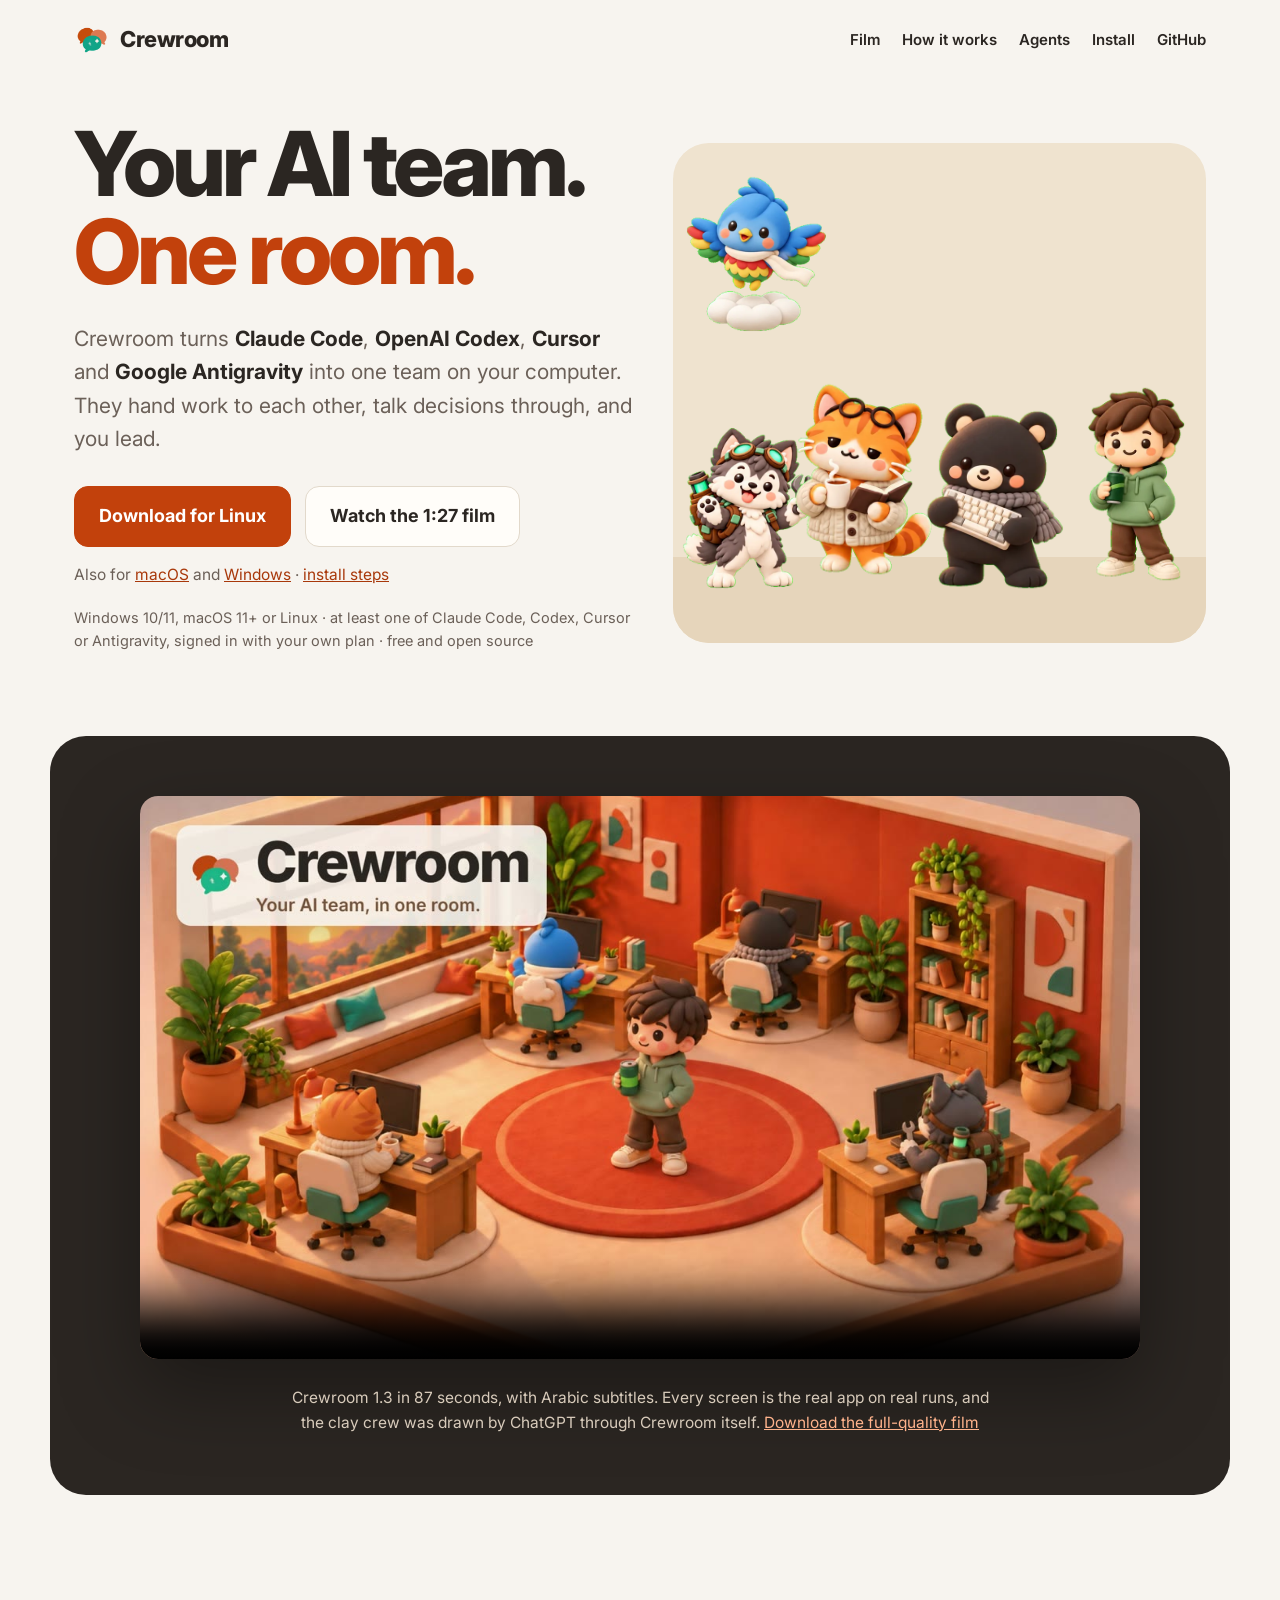
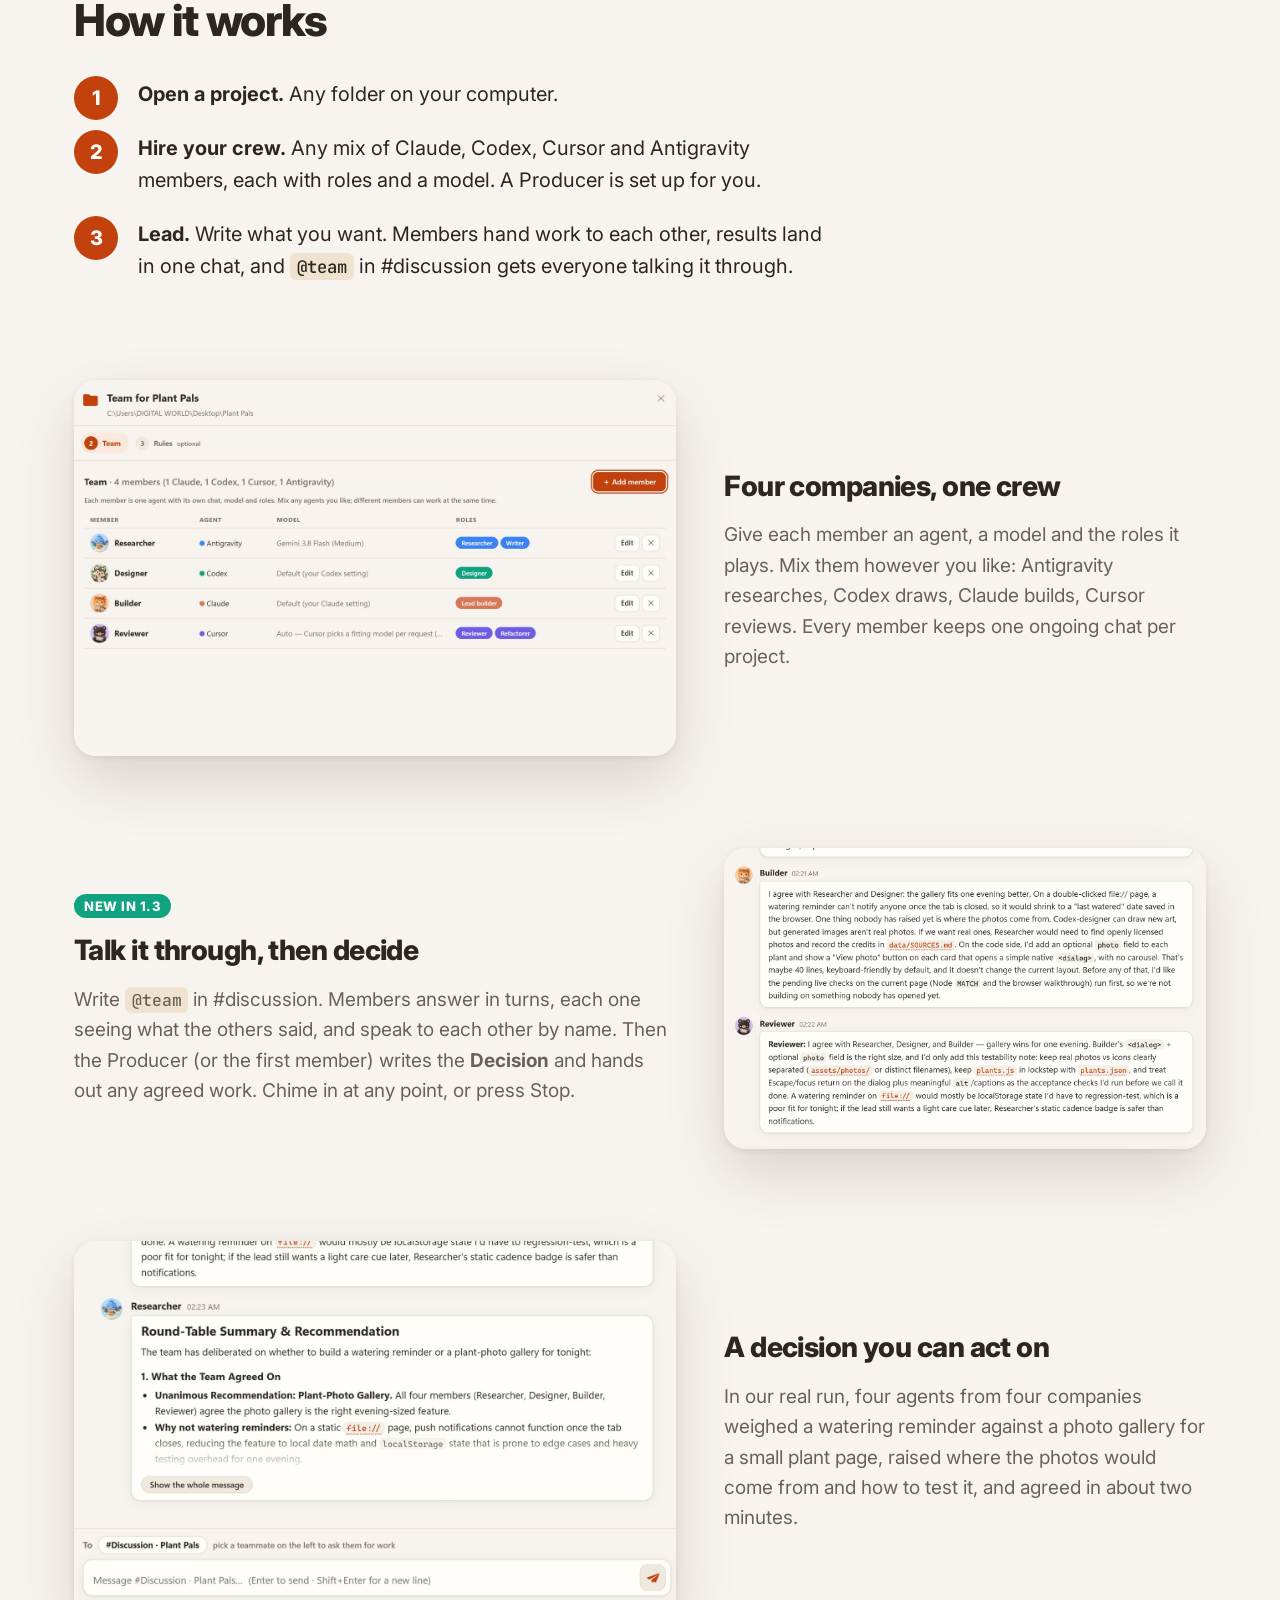
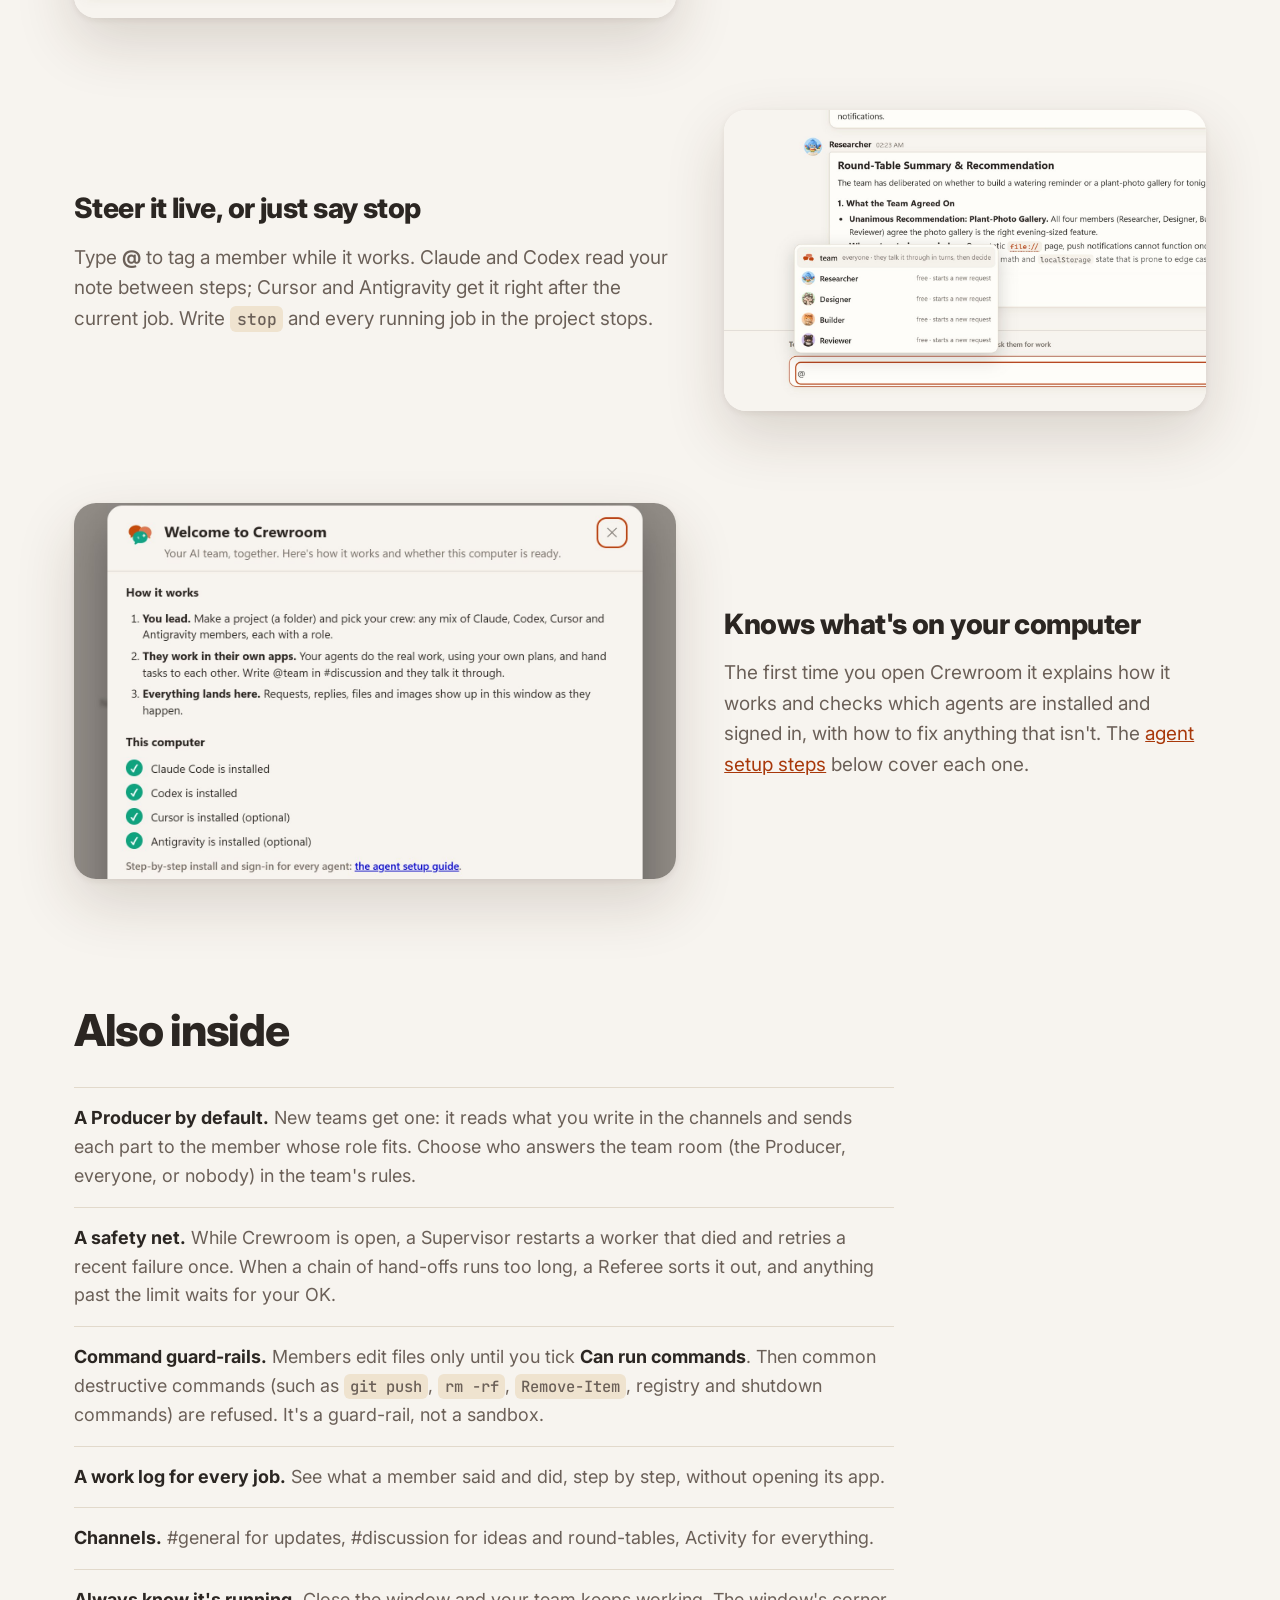
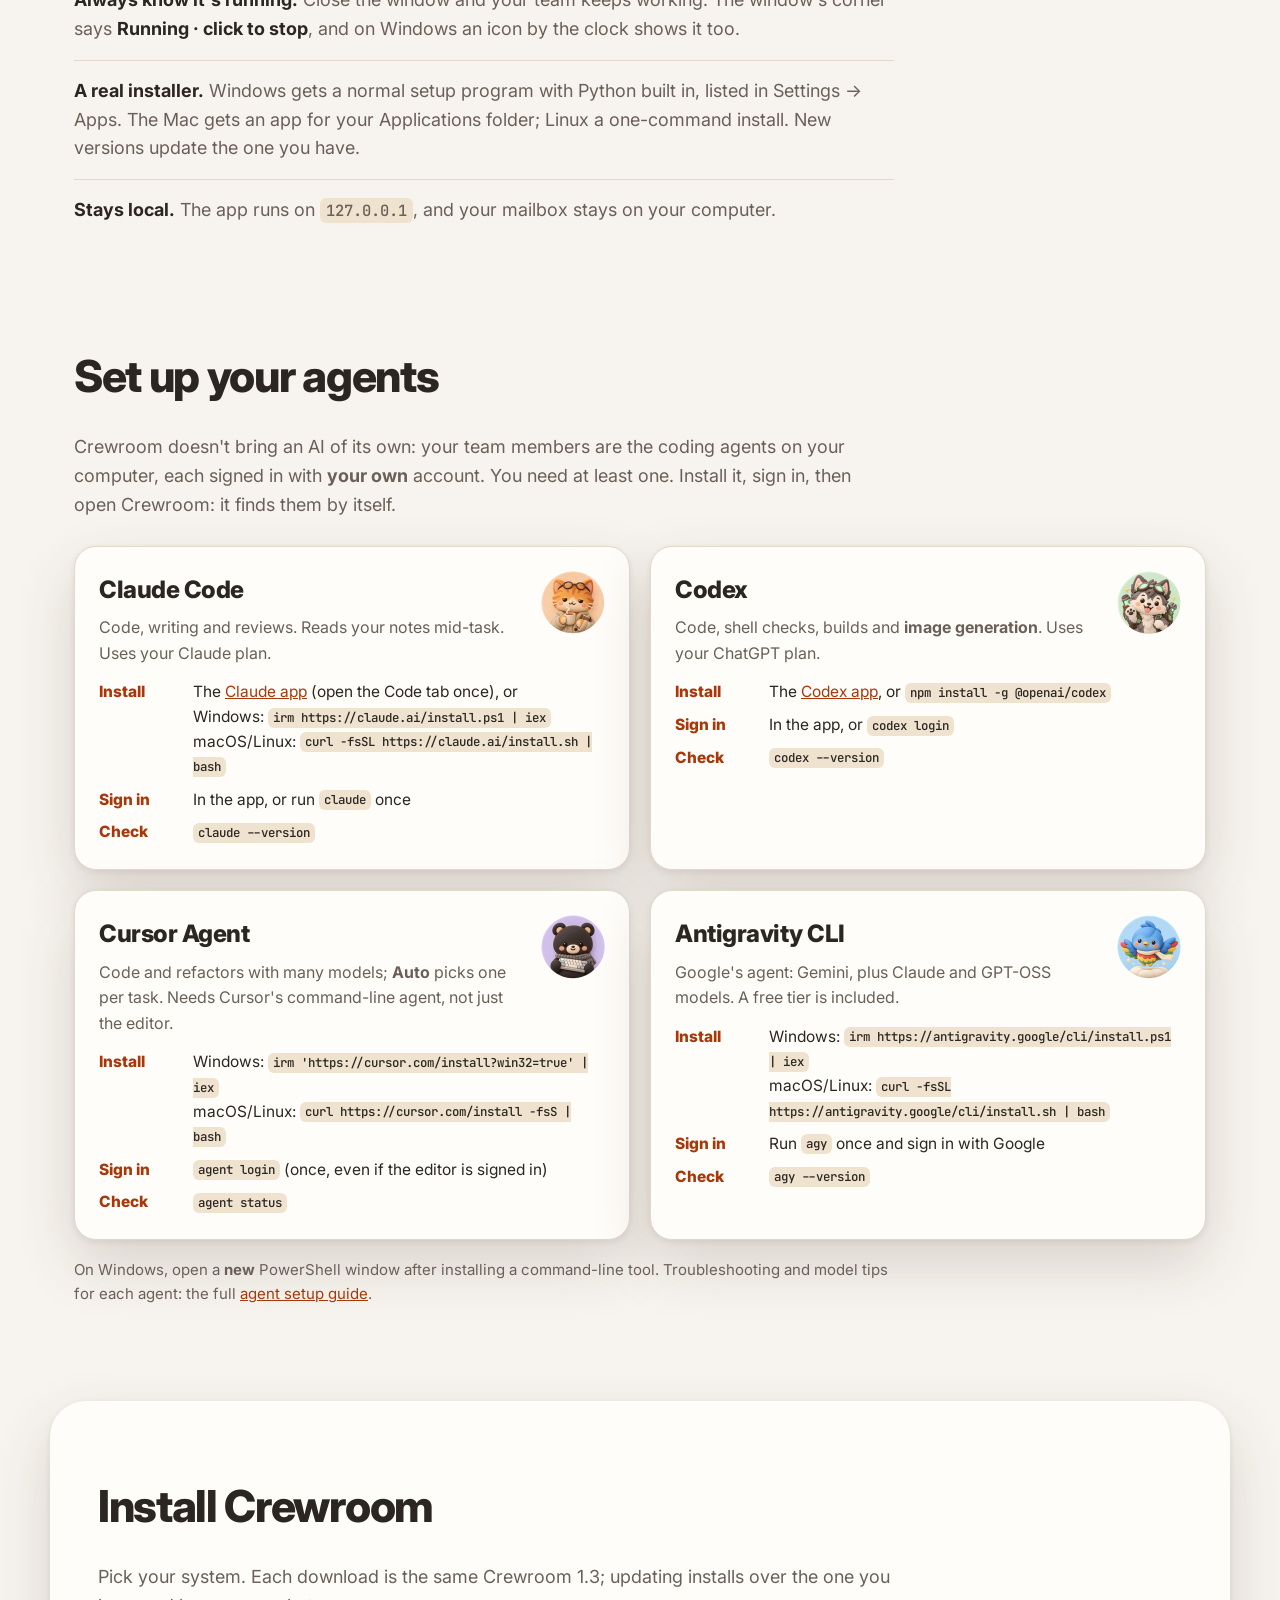
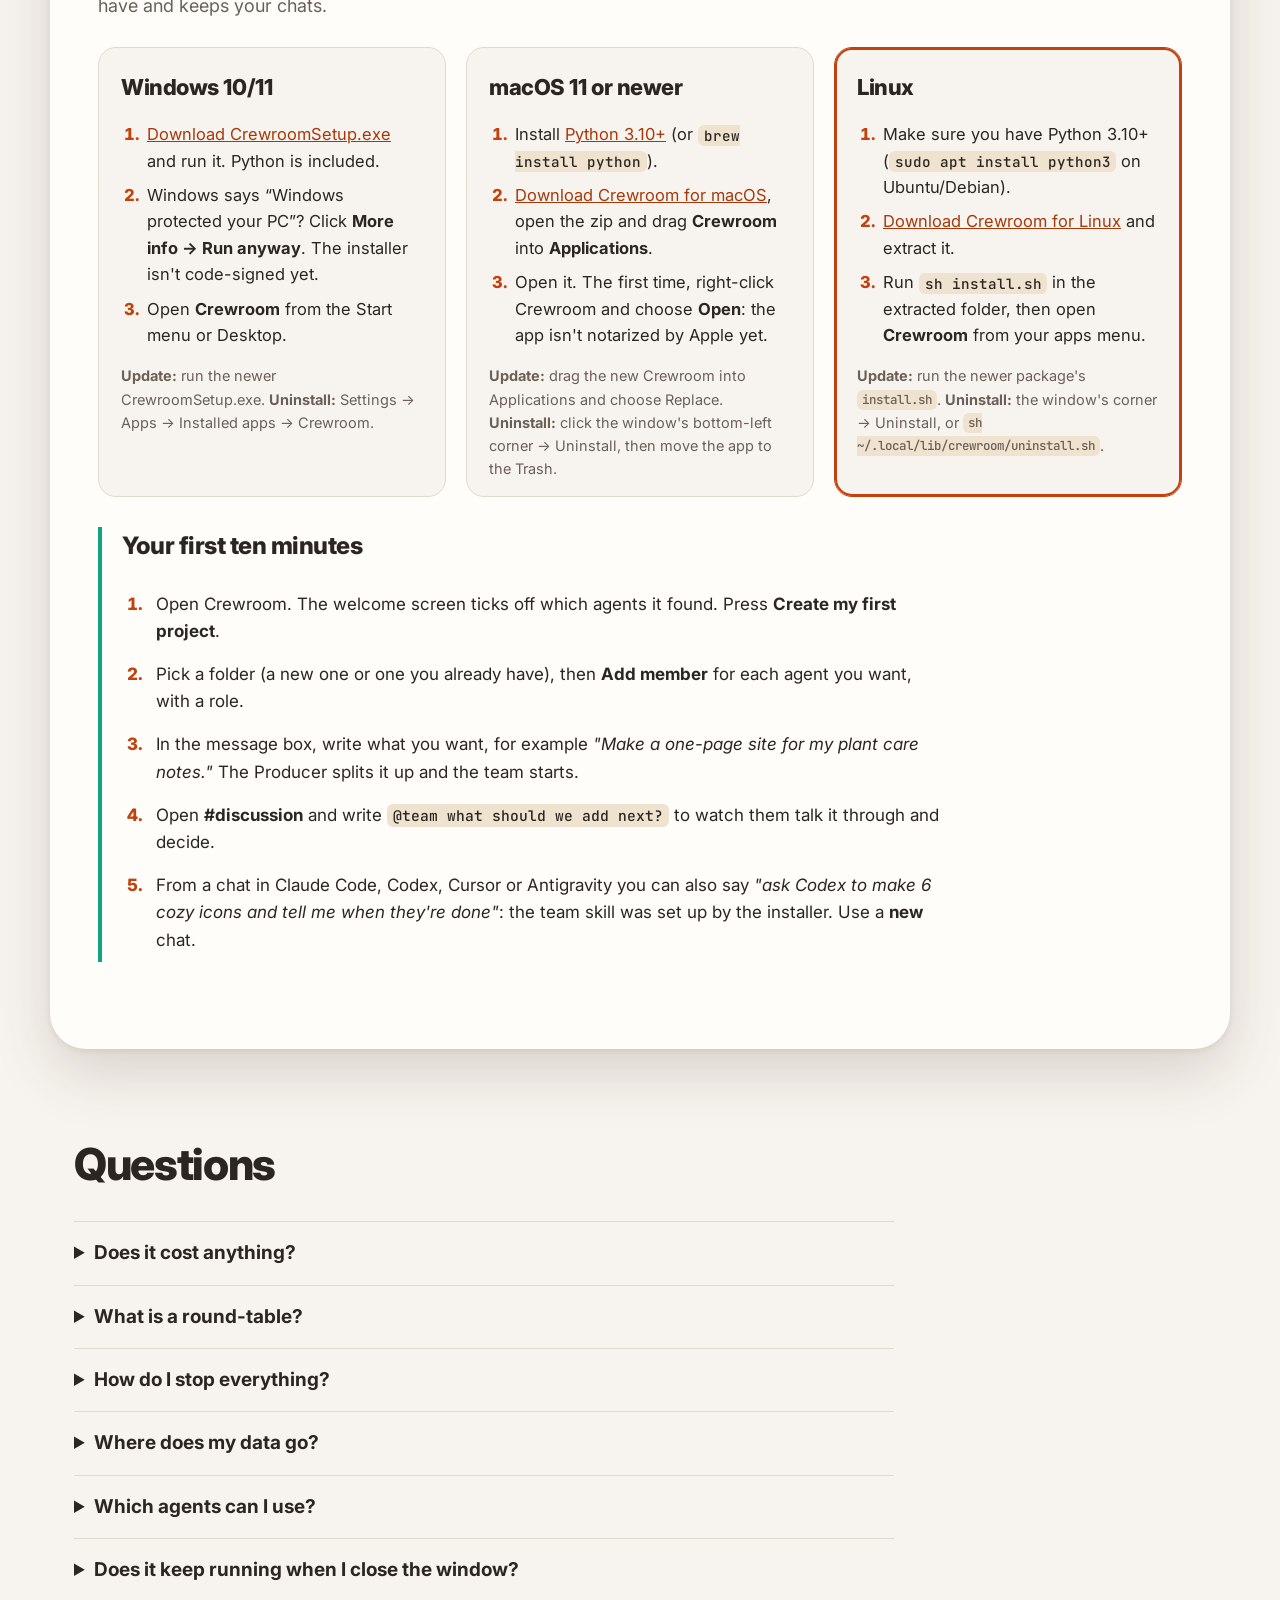
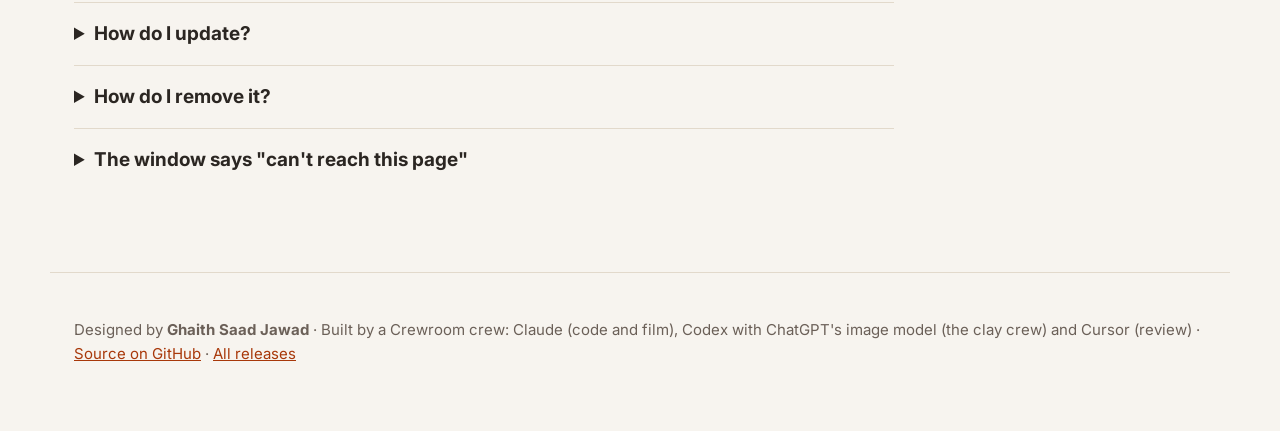
==== commit 0e76419e: "Launch film: the crew sits and works, chat pop-ups, live captions The crew room and the round table " ====
--- a/docs/index.html
+++ b/docs/index.html
@@ -39,7 +39,7 @@
         <p class="lede">Crewroom turns <b>Claude Code</b>, <b>OpenAI Codex</b>, <b>Cursor</b> and <b>Google Antigravity</b> into one team on your computer. They hand work to each other, talk decisions through, and you lead.</p>
         <div class="cta">
           <a class="btn primary" id="download" href="https://github.com/Karthus3560/crewroom/releases/latest/download/CrewroomSetup.exe">Download for Windows</a>
-          <a class="btn" href="#video">Watch the 1:26 film</a>
+          <a class="btn" href="#video">Watch the 1:27 film</a>
         </div>
         <p class="platforms">Also for <a href="https://github.com/Karthus3560/crewroom/releases/latest/download/Crewroom-macOS.zip" data-os="mac">macOS</a> and <a href="https://github.com/Karthus3560/crewroom/releases/latest/download/crewroom-linux.tar.gz" data-os="linux">Linux</a> · <a href="#install">install steps</a></p>
         <p class="needs">Windows 10/11, macOS 11+ or Linux · at least one of Claude Code, Codex, Cursor or Antigravity, signed in with your own plan · free and open source</p>
@@ -58,7 +58,7 @@
         <source src="assets/crewroom-720p.mp4" type="video/mp4">
         <track kind="subtitles" src="assets/crewroom-en.vtt" srclang="en" label="English">
       </video>
-      <p class="caption">Crewroom 1.3 in 86 seconds, with Arabic subtitles. Every screen is the real app on real runs, and the clay crew was drawn by ChatGPT through Crewroom itself. <a href="https://github.com/Karthus3560/crewroom/releases/latest/download/crewroom-launch.mp4">Download the full-quality film</a></p>
+      <p class="caption">Crewroom 1.3 in 87 seconds, with Arabic subtitles. Every screen is the real app on real runs, and the clay crew was drawn by ChatGPT through Crewroom itself. <a href="https://github.com/Karthus3560/crewroom/releases/latest/download/crewroom-launch.mp4">Download the full-quality film</a></p>
     </section>
 
     <section id="how" class="how">
